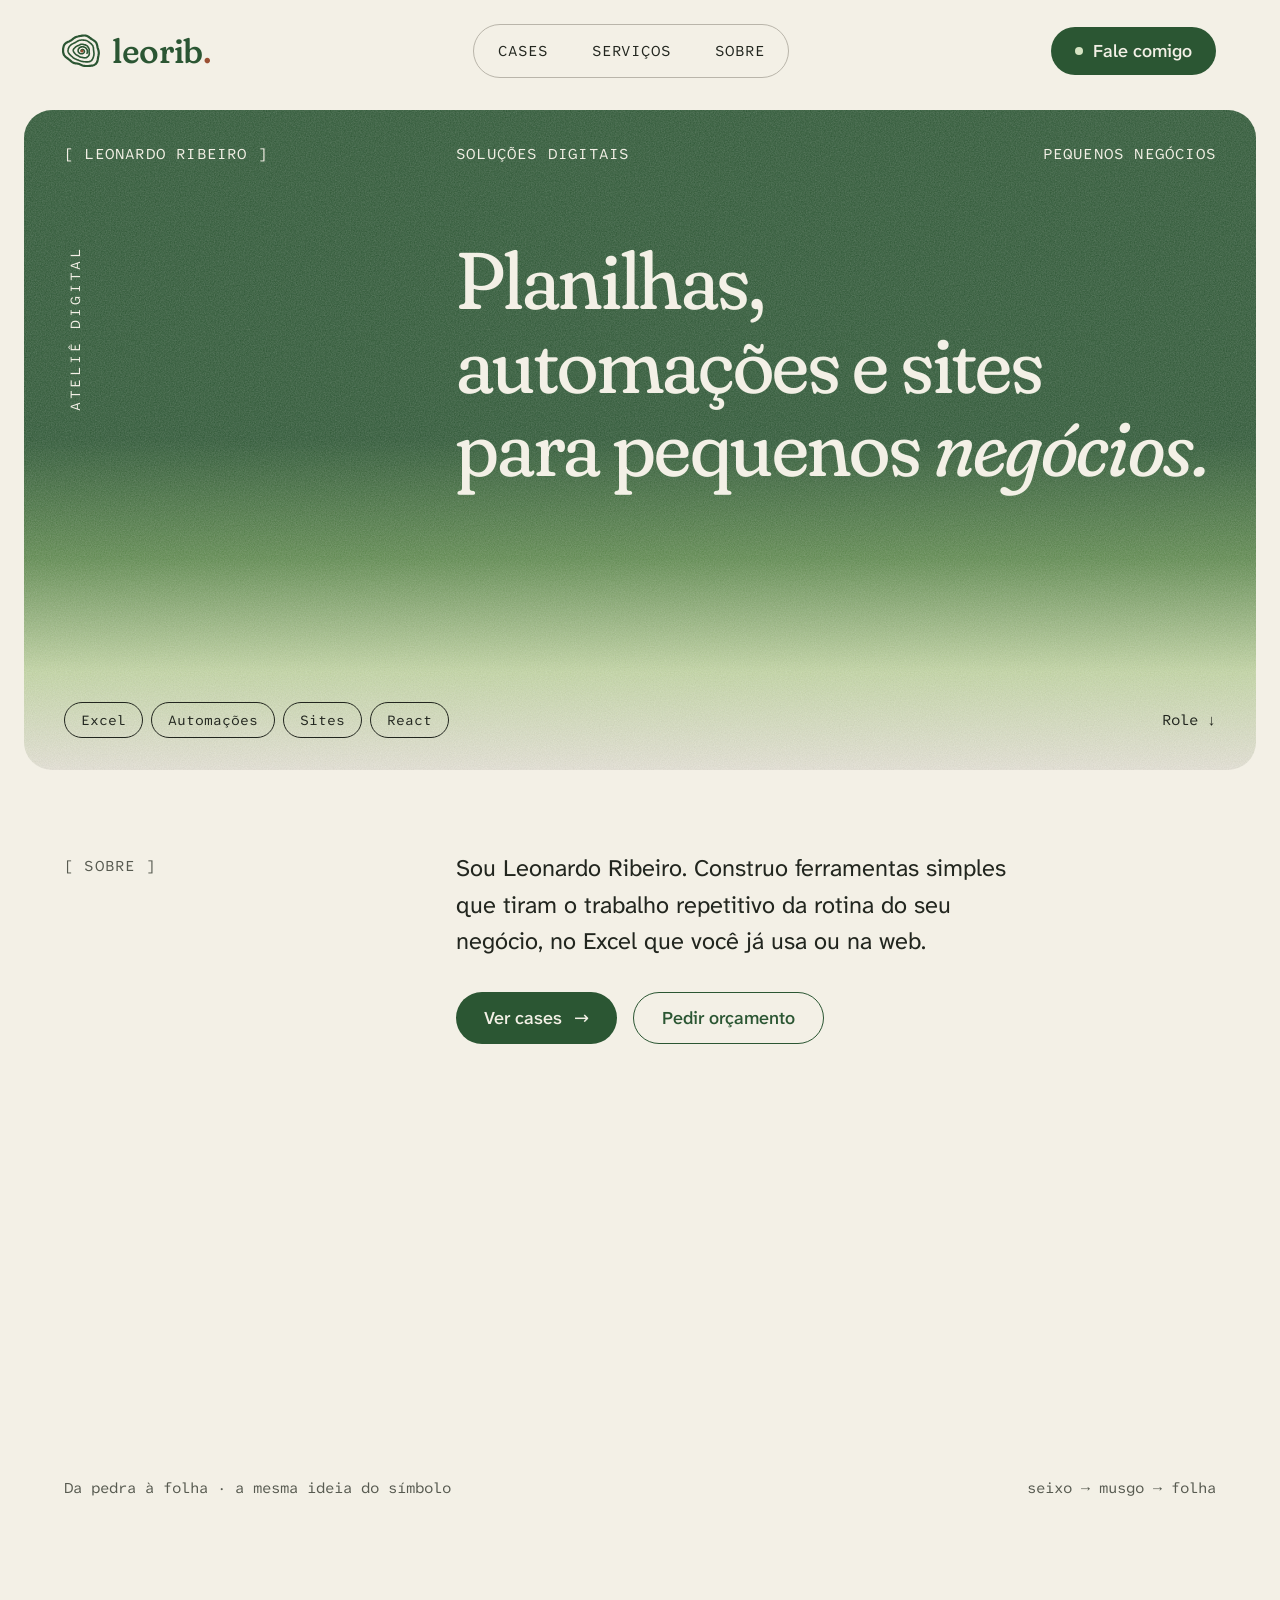
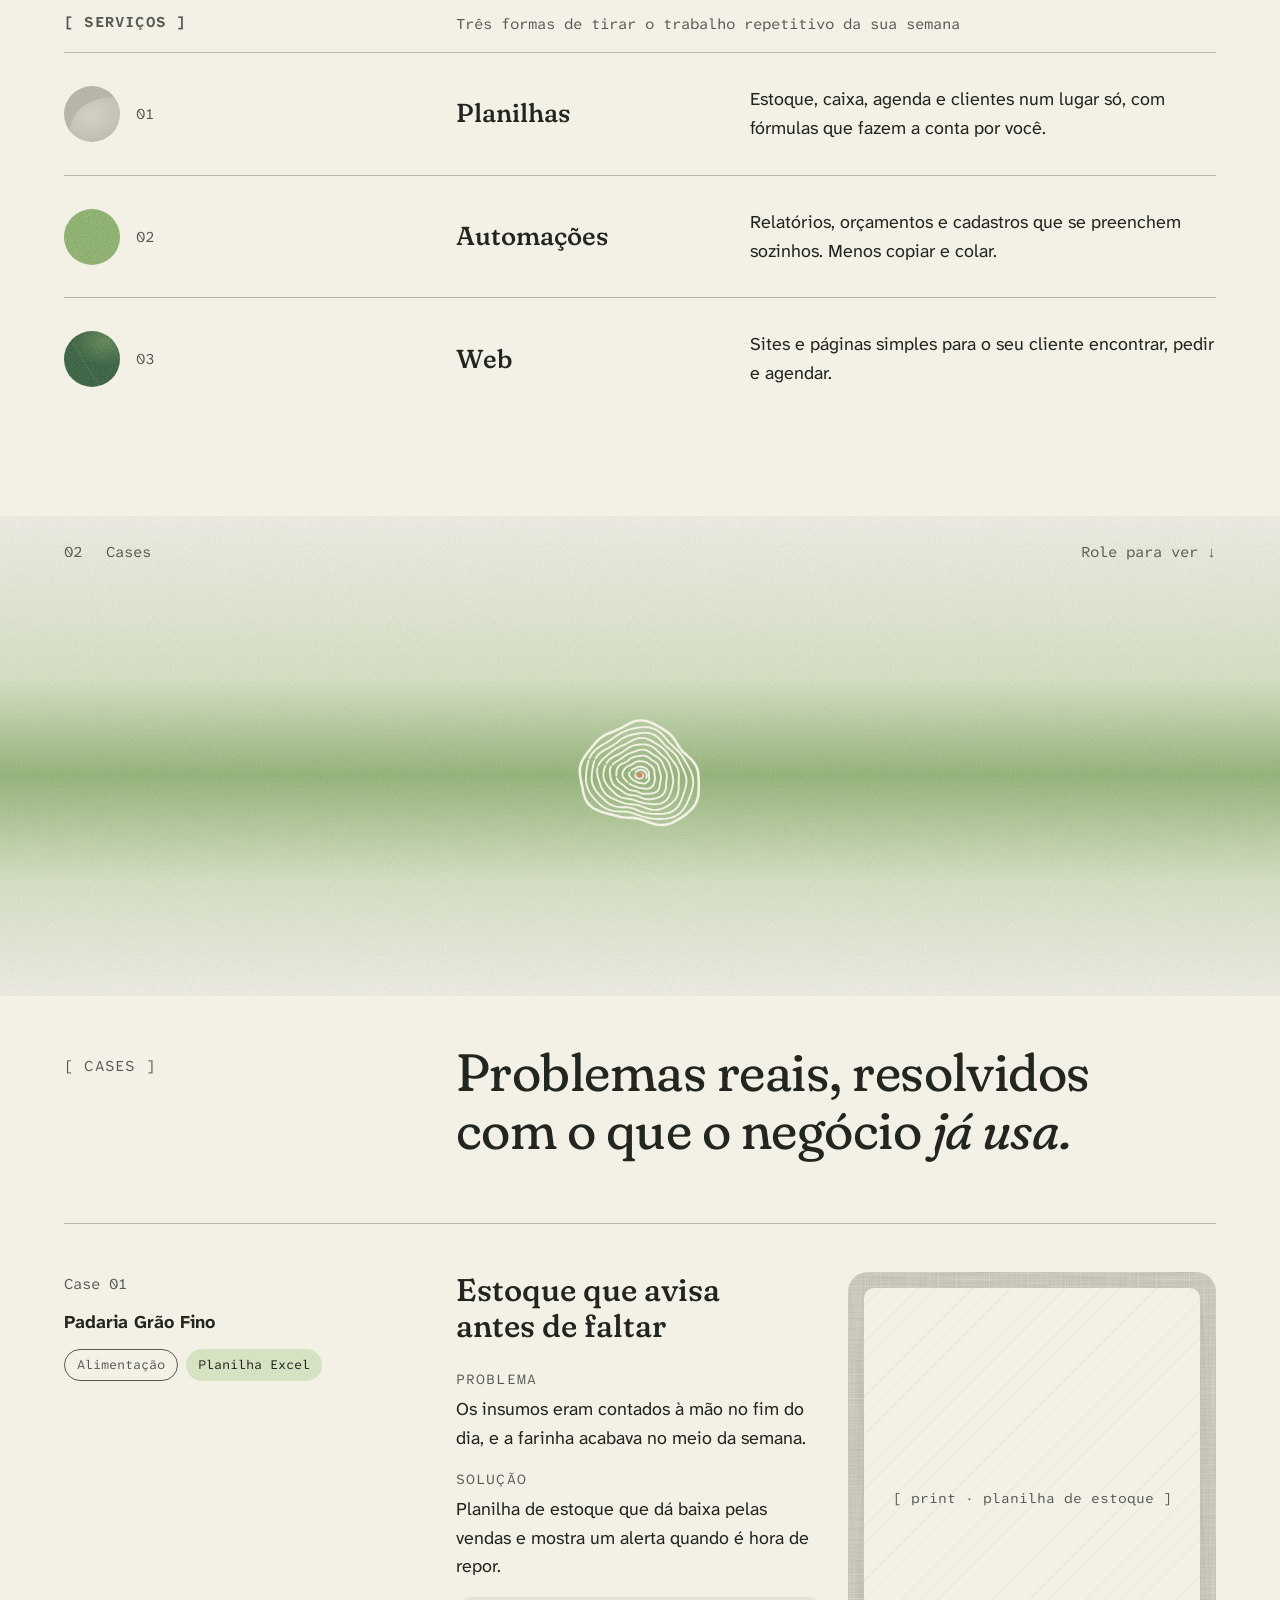
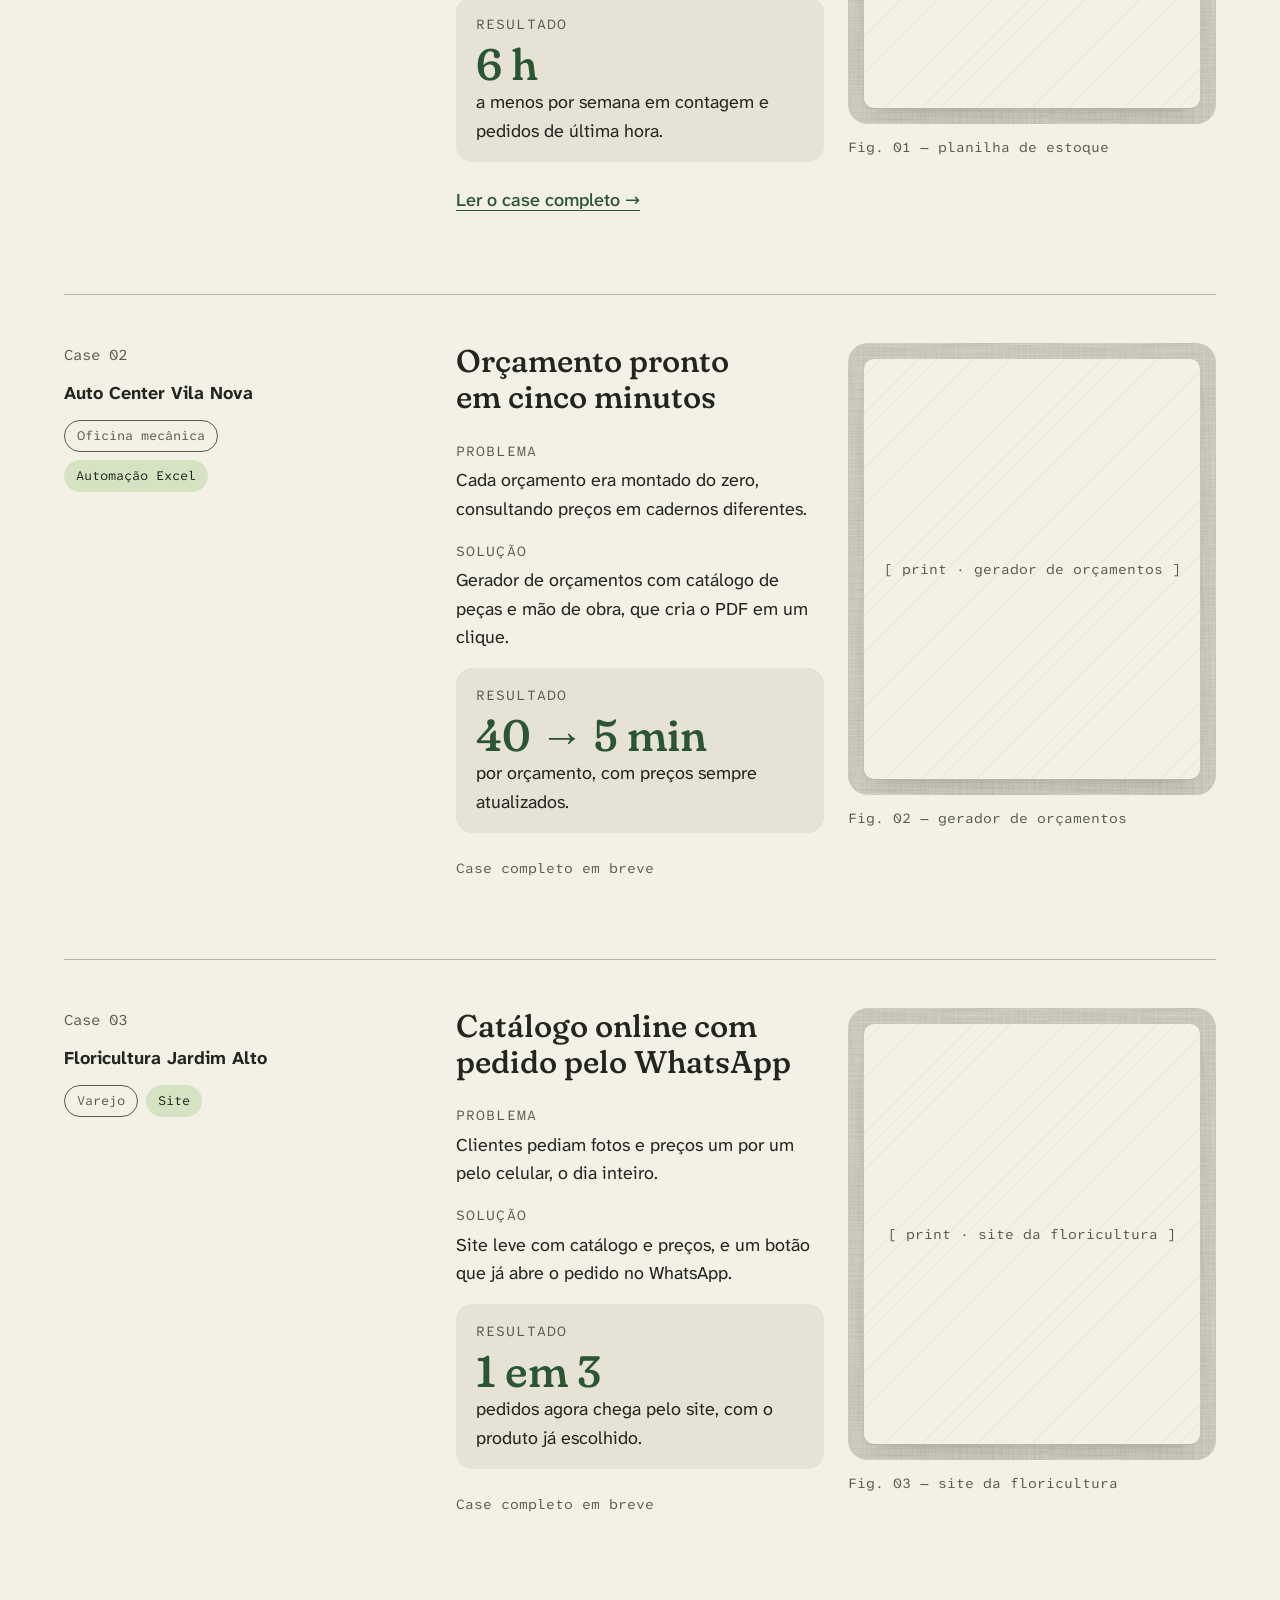
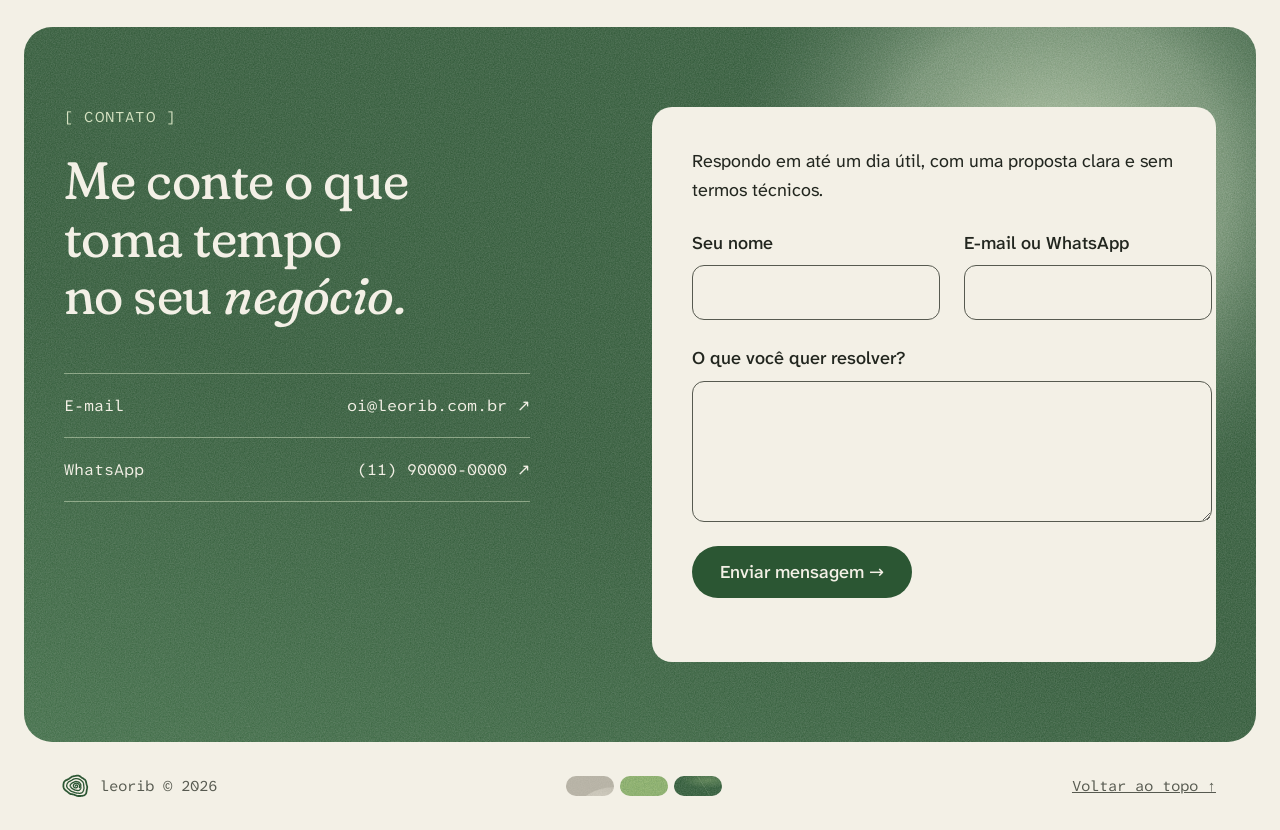
==== index.html @ f3a38ac1 "feat: versão inicial exportada do Claude Design" ====
<!doctype html>
<html lang="pt-BR">
<head>
<meta charset="utf-8">
<meta name="viewport" content="width=device-width, initial-scale=1">
<title>leorib · Planilhas, automações e sites para pequenos negócios</title>
<meta name="description" content="Leonardo Ribeiro constrói planilhas, automações e sites simples que tiram o trabalho repetitivo da rotina de pequenos negócios.">
<meta name="theme-color" content="#F3F0E6" media="(prefers-color-scheme: light)">
<meta name="theme-color" content="#151A15" media="(prefers-color-scheme: dark)">
<link rel="preconnect" href="https://fonts.googleapis.com">
<link rel="preconnect" href="https://fonts.gstatic.com" crossorigin>
<link rel="stylesheet" href="https://fonts.googleapis.com/css2?family=Fraunces:ital,opsz,wght,SOFT@0,9..144,400..700,0..100;1,9..144,400..700,0..100&family=Atkinson+Hyperlegible+Next:wght@400;500;700&family=Atkinson+Hyperlegible+Mono:wght@400;500&display=swap">
<link rel="stylesheet" href="css/styles.css">
<script>document.documentElement.classList.add('js')</script>
<script src="js/digital.js" defer></script>
<script src="js/site.js" defer></script>
</head>
<body>
<a class="skip" href="#conteudo">Pular para o conteúdo</a>

<header class="site-header wrap">
  <a class="brand" href="index.html" aria-label="leorib, página inicial"><leo-digital size="36" cor="var(--logo)" cor-semente="var(--logo-seed)"></leo-digital><span>leorib<span class="brand-dot">.</span></span></a>
  <nav class="nav-pill" aria-label="Principal">
    <a href="#cases">Cases</a>
    <a href="servicos.html">Serviços</a>
    <a href="sobre.html">Sobre</a>
  </nav>
  <a class="btn btn-primary btn-header" href="#contato"><span class="dot" aria-hidden="true"></span>Fale comigo</a>
  <button class="menu-btn" type="button" aria-expanded="false" aria-controls="menu">Menu</button>
</header>

<div class="mobile-menu" id="menu" role="dialog" aria-modal="true" aria-label="Menu" hidden>
  <div class="mobile-menu-top">
    <a class="brand" href="index.html" aria-label="leorib, página inicial"><leo-digital size="26" cor="#F3F0E6" cor-semente="#D08A68"></leo-digital><span>leorib<span class="brand-dot">.</span></span></a>
    <button class="close-btn" type="button">Fechar</button>
  </div>
  <nav aria-label="Principal">
    <a href="#cases">Cases</a>
    <a href="servicos.html">Serviços</a>
    <a href="sobre.html">Sobre</a>
  </nav>
  <a class="btn btn-light" href="#contato">Fale comigo</a>
</div>

<main id="conteudo">

  <div class="inset">
    <section class="hero" data-reveal aria-labelledby="hero-titulo">
      <div class="hero-meta">
        <span>[ Leonardo Ribeiro ]</span>
        <span>Soluções digitais</span>
        <span>Pequenos negócios</span>
      </div>
      <h1 id="hero-titulo">
        <span data-reveal data-delay="200">Planilhas,</span>
        <span data-reveal data-delay="320">automações e sites</span>
        <span data-reveal data-delay="440">para pequenos <em>negócios.</em></span>
      </h1>
      <span class="hero-vertical" aria-hidden="true">ateliê digital</span>
      <div class="hero-foot">
        <div class="tags" aria-label="Ferramentas">
          <span>Excel</span><span>Automações</span><span>Sites</span><span>React</span>
        </div>
        <span aria-hidden="true">Role ↓</span>
      </div>
    </section>
  </div>

  <section class="wrap grid intro" aria-labelledby="sobre-label">
    <p class="c-label label" id="sobre-label">[ Sobre ]</p>
    <div class="c-main7 intro-body" data-reveal>
      <p class="lead">Sou Leonardo Ribeiro. Construo ferramentas simples que tiram o trabalho repetitivo da rotina do seu negócio, no Excel que você já usa ou na web.</p>
      <div class="actions">
        <a class="btn btn-primary" href="#cases">Ver cases <span aria-hidden="true">→</span></a>
        <a class="btn btn-secondary" href="#contato">Pedir orçamento</a>
      </div>
    </div>
  </section>

  <div class="wrap">
    <div class="faixas">
      <a class="faixa mat-seixo" href="servicos.html#planilhas" data-strip data-delay="0"><span class="mat-pill">01 · seixo</span><span class="faixa-nome">planilhas</span></a>
      <a class="faixa mat-musgo" href="servicos.html#automacoes" data-strip data-delay="120"><span class="mat-pill">02 · musgo</span><span class="faixa-nome">automações</span></a>
      <a class="faixa mat-folha" href="servicos.html#web" data-strip data-delay="240"><span class="mat-pill">03 · folha</span><span class="faixa-nome">web</span></a>
    </div>
    <div class="faixas-legenda"><span>Da pedra à folha · a mesma ideia do símbolo</span><span>seixo → musgo → folha</span></div>
  </div>

  <section aria-labelledby="servicos-label">
    <div class="wrap grid sec-head">
      <h2 class="c-label label" id="servicos-label">[ Serviços ]</h2>
      <p class="c-main note">Três formas de tirar o trabalho repetitivo da sua semana</p>
    </div>
    <div class="wrap">
      <div class="rule" data-line style="transform-origin:left"></div>
      <div class="serv-row" data-reveal>
        <div class="ic"><span class="sw mat-seixo" aria-hidden="true"></span>01</div>
        <h3>Planilhas</h3>
        <p>Estoque, caixa, agenda e clientes num lugar só, com fórmulas que fazem a conta por você.</p>
      </div>
      <div class="rule" data-line style="transform-origin:left"></div>
      <div class="serv-row" data-reveal>
        <div class="ic"><span class="sw mat-musgo" aria-hidden="true"></span>02</div>
        <h3>Automações</h3>
        <p>Relatórios, orçamentos e cadastros que se preenchem sozinhos. Menos copiar e colar.</p>
      </div>
      <div class="rule" data-line style="transform-origin:left"></div>
      <div class="serv-row" data-reveal>
        <div class="ic"><span class="sw mat-folha" aria-hidden="true"></span>03</div>
        <h3>Web</h3>
        <p>Sites e páginas simples para o seu cliente encontrar, pedir e agendar.</p>
      </div>
    </div>
  </section>

  <div class="respiro" aria-hidden="true">
    <div class="wrap" style="position:relative;height:100%">
      <div class="respiro-top"><span><span>02</span><span>Cases</span></span><span>Role para ver ↓</span></div>
    </div>
    <div class="respiro-mark" data-reveal><leo-digital size="120" cor="#F3F0E6" cor-semente="#D08A68"></leo-digital></div>
  </div>

  <section id="cases" aria-labelledby="cases-titulo" style="scroll-margin-top:24px">
    <div class="wrap grid cases-head">
      <p class="c-label label">[ Cases ]</p>
      <h2 class="c-main7 h2" id="cases-titulo" data-reveal>Problemas reais, resolvidos com o que o negócio <em>já usa.</em></h2>
    </div>

    <div class="wrap">
      <div class="rule" data-line style="transform-origin:left"></div>
      <article class="case-row" id="case-01" aria-labelledby="case-01-t">
        <div class="case-meta" data-reveal>
          <span class="n">Case 01</span>
          <span class="cliente">Padaria Grão Fino</span>
          <div class="tags"><span class="tag tag-outline">Alimentação</span><span class="tag tag-fill">Planilha Excel</span></div>
        </div>
        <div class="case-body" data-reveal data-delay="100">
          <h3 class="h3" id="case-01-t">Estoque que avisa antes de faltar</h3>
          <dl>
            <div><dt>Problema</dt><dd>Os insumos eram contados à mão no fim do dia, e a farinha acabava no meio da semana.</dd></div>
            <div><dt>Solução</dt><dd>Planilha de estoque que dá baixa pelas vendas e mostra um alerta quando é hora de repor.</dd></div>
            <div class="resultado"><dt>Resultado</dt><dd><span class="num">6 h</span><span>a menos por semana em contagem e pedidos de última hora.</span></dd></div>
          </dl>
          <a class="link" href="case-padaria-grao-fino.html">Ler o case completo →</a>
        </div>
        <figure class="case-fig" data-reveal data-delay="200">
          <div class="frame-wrap">
            <div class="frame"><div class="frame-print">[ print · planilha de estoque ]</div></div>
            <figcaption class="caption">Fig. 01 — planilha de estoque</figcaption>
          </div>
        </figure>
      </article>

      <div class="rule" data-line style="transform-origin:left"></div>
      <article class="case-row" id="case-02" aria-labelledby="case-02-t">
        <div class="case-meta" data-reveal>
          <span class="n">Case 02</span>
          <span class="cliente">Auto Center Vila Nova</span>
          <div class="tags"><span class="tag tag-outline">Oficina mecânica</span><span class="tag tag-fill">Automação Excel</span></div>
        </div>
        <div class="case-body" data-reveal data-delay="100">
          <h3 class="h3" id="case-02-t">Orçamento pronto em cinco minutos</h3>
          <dl>
            <div><dt>Problema</dt><dd>Cada orçamento era montado do zero, consultando preços em cadernos diferentes.</dd></div>
            <div><dt>Solução</dt><dd>Gerador de orçamentos com catálogo de peças e mão de obra, que cria o PDF em um clique.</dd></div>
            <div class="resultado"><dt>Resultado</dt><dd><span class="num">40 → 5 min</span><span>por orçamento, com preços sempre atualizados.</span></dd></div>
          </dl>
          <span class="case-soon">Case completo em breve</span>
        </div>
        <figure class="case-fig" data-reveal data-delay="200">
          <div class="frame-wrap">
            <div class="frame"><div class="frame-print">[ print · gerador de orçamentos ]</div></div>
            <figcaption class="caption">Fig. 02 — gerador de orçamentos</figcaption>
          </div>
        </figure>
      </article>

      <div class="rule" data-line style="transform-origin:left"></div>
      <article class="case-row" id="case-03" aria-labelledby="case-03-t">
        <div class="case-meta" data-reveal>
          <span class="n">Case 03</span>
          <span class="cliente">Floricultura Jardim Alto</span>
          <div class="tags"><span class="tag tag-outline">Varejo</span><span class="tag tag-fill">Site</span></div>
        </div>
        <div class="case-body" data-reveal data-delay="100">
          <h3 class="h3" id="case-03-t">Catálogo online com pedido pelo WhatsApp</h3>
          <dl>
            <div><dt>Problema</dt><dd>Clientes pediam fotos e preços um por um pelo celular, o dia inteiro.</dd></div>
            <div><dt>Solução</dt><dd>Site leve com catálogo e preços, e um botão que já abre o pedido no WhatsApp.</dd></div>
            <div class="resultado"><dt>Resultado</dt><dd><span class="num">1 em 3</span><span>pedidos agora chega pelo site, com o produto já escolhido.</span></dd></div>
          </dl>
          <span class="case-soon">Case completo em breve</span>
        </div>
        <figure class="case-fig" data-reveal data-delay="200">
          <div class="frame-wrap">
            <div class="frame"><div class="frame-print">[ print · site da floricultura ]</div></div>
            <figcaption class="caption">Fig. 03 — site da floricultura</figcaption>
          </div>
        </figure>
      </article>
    </div>
  </section>

  <div class="inset">
    <section class="contato" id="contato" aria-labelledby="contato-titulo">
      <div class="orb" data-orb aria-hidden="true"></div>
      <div class="contato-texto" data-reveal>
        <p class="label">[ Contato ]</p>
        <h2 class="h2" id="contato-titulo">Me conte o que toma tempo no seu <em>negócio.</em></h2>
        <div class="contato-links">
          <a href="mailto:oi@leorib.com.br"><span>E-mail</span><span>oi@leorib.com.br ↗</span></a>
          <a href="https://wa.me/5511900000000" target="_blank" rel="noopener"><span>WhatsApp</span><span>(11) 90000-0000 ↗</span></a>
        </div>
      </div>
      <form class="form" data-contato data-email="oi@leorib.com.br" novalidate>
        <p class="full">Respondo em até um dia útil, com uma proposta clara e sem termos técnicos.</p>
        <label class="field">Seu nome<input type="text" name="nome" autocomplete="name"><span class="err">Diga como posso te chamar.</span></label>
        <label class="field">E-mail ou WhatsApp<input type="text" name="contato" autocomplete="email"><span class="err">Deixe um e-mail ou número para eu responder.</span></label>
        <label class="field full">O que você quer resolver?<textarea name="mensagem" rows="4"></textarea><span class="err">Conte em uma frase o que toma tempo.</span></label>
        <button class="btn btn-primary" type="submit">Enviar mensagem →</button>
        <p class="form-status full" role="status"></p>
      </form>
    </section>
  </div>

</main>

<footer class="wrap site-footer">
  <span class="sig"><leo-digital size="24" cor="var(--logo)" cor-semente="var(--logo-seed)"></leo-digital>leorib © 2026</span>
  <span class="swatches" aria-hidden="true"><span class="mat-seixo"></span><span class="mat-musgo"></span><span class="mat-folha"></span></span>
  <a href="#conteudo">Voltar ao topo ↑</a>
</footer>
</body>
</html>
---- css/styles.css ----
/* leorib — design system v1.0 (base: direção 6a em diante)
   Tokens de cor, tipo, espaço, raios e motion. Modo escuro troca só tokens, nunca layout. */

:root {
  /* paleta clara */
  --papel: #F3F0E6;
  --gesso: #E6E2D6;
  --salvia: #D6E3C3;
  --tinta: #22261F;
  --folha: #2B5633;
  --grafite: #575A50;
  --argila: #9A4F33;
  --folha-media: #5E8A4E;
  --broto: #8DB06E;
  --concreto: #B9B5AA;

  /* papéis */
  --bg: var(--papel);
  --surface: var(--gesso);
  --ink: var(--tinta);
  --muted: var(--grafite);
  --line: var(--concreto);
  --line-strong: var(--tinta);
  --brand: var(--folha);
  --accent: var(--argila);
  --action: var(--folha);
  --on-action: var(--papel);
  --action-hover: var(--tinta);
  --on-action-hover: var(--papel);
  --secondary-hover-bg: var(--salvia);
  --secondary-hover-ink: var(--tinta);
  --nav-hover: var(--gesso);
  --nav-current-bg: var(--tinta);
  --nav-current-ink: var(--papel);
  --tag-bg: var(--salvia);
  --tag-ink: var(--tinta);
  --tag-border: var(--grafite);
  --result-bg: var(--gesso);
  --result-num: var(--folha);
  --field-bg: var(--papel);
  --field-border: var(--grafite);
  --form-bg: var(--papel);
  --form-ink: var(--tinta);
  --frame-bg: var(--gesso);
  --print-a: #F3F0E6;
  --print-b: #ECE8DC;
  --print-shadow: 0 1px 0 #B9B5AA, 0 12px 24px -18px rgba(34, 38, 31, .4);
  --logo: #2B5633;
  --logo-seed: #9A4F33;
  --btn-dot: var(--salvia);
  --focus: var(--folha);
  --error: var(--argila);
  --hero-grad: linear-gradient(180deg, #2B5633 0%, #2B5633 50%, #5E8A4E 68%, #C3D6A4 85%, #E6E2D6 100%);
  --hero-foot-ink: #22261F;
  --respiro-grad: linear-gradient(180deg, #F3F0E6 0%, #D6E3C3 34%, #8DB06E 54%, #D6E3C3 76%, #F3F0E6 100%);

  /* texturas (preenchidas por js/site.js; "none" mantém o gradiente válido sem JS) */
  --tx-grao: none;
  --tx-grao-luz: none;
  --tx-grao-forte: none;
  --tx-linho: none;
  --nat-seixo: none;
  --nat-musgo: none;
  --nat-folha: none;

  /* tipo */
  --serif: 'Fraunces', Georgia, serif;
  --sans: 'Atkinson Hyperlegible Next', system-ui, sans-serif;
  --mono: 'Atkinson Hyperlegible Mono', ui-monospace, monospace;

  /* grade */
  --m: 64px;
  --gutter: 24px;
  --inset: 24px;

  /* motion */
  --ease: cubic-bezier(.2, .7, .2, 1);

  color-scheme: light;
}

@media (prefers-color-scheme: dark) {
  :root {
    --bg: #151A15;
    --surface: #1E251E;
    --ink: #ECE8DC;
    --muted: #A9AD9F;
    --line: #3A433A;
    --line-strong: #8F9488;
    --brand: #A9C98A;
    --accent: #D08A68;
    --action: #A9C98A;
    --on-action: #151A15;
    --action-hover: #ECE8DC;
    --on-action-hover: #151A15;
    --secondary-hover-bg: #2A3D2C;
    --secondary-hover-ink: #ECE8DC;
    --nav-hover: #1F271F;
    --nav-current-bg: #ECE8DC;
    --nav-current-ink: #151A15;
    --tag-bg: #2A3D2C;
    --tag-ink: #ECE8DC;
    --tag-border: #8F9488;
    --result-bg: #1F271F;
    --result-num: #A9C98A;
    --field-bg: #151A15;
    --field-border: #8F9488;
    --form-bg: #1E251E;
    --form-ink: #ECE8DC;
    --frame-bg: #1F271F;
    --print-a: #242C24;
    --print-b: #2B342B;
    --print-shadow: 0 1px 0 #3A433A, 0 12px 24px -18px rgba(0, 0, 0, .6);
    --logo: #8DB06E;
    --logo-seed: #D08A68;
    --btn-dot: #2A3D2C;
    --focus: #A9C98A;
    --error: #D08A68;
    --hero-grad: linear-gradient(180deg, #1B2A1D 0%, #22402A 42%, #2B5633 66%, #4F7A44 86%, #8DB06E 100%);
    --hero-foot-ink: #151A15;
    --respiro-grad: linear-gradient(180deg, #151A15 0%, #1F3323 34%, #3E6B43 54%, #1F3323 76%, #151A15 100%);
    color-scheme: dark;
  }
}

@media (max-width: 1023px) { :root { --m: 40px; } }
@media (max-width: 639px)  { :root { --m: 20px; --gutter: 16px; --inset: 12px; } }

/* ---------- base ---------- */

*, *::before, *::after { box-sizing: border-box; }

html { -webkit-text-size-adjust: 100%; scroll-behavior: smooth; }

body {
  margin: 0;
  background: var(--bg);
  color: var(--ink);
  font-family: var(--sans);
  font-size: 1.125rem;
  line-height: 1.6;
  -webkit-font-smoothing: antialiased;
  overflow-x: hidden;
}

img { max-width: 100%; display: block; }
a { color: var(--brand); }
a:hover { color: var(--ink); }
:focus-visible { outline: 3px solid var(--focus); outline-offset: 3px; }
h1, h2, h3, p, figure, dl, dd, ul, ol { margin: 0; }
ul, ol { padding: 0; list-style: none; }
em { font-style: italic; }

.skip {
  position: absolute; left: 16px; top: -100px; z-index: 100;
  padding: 12px 20px; border-radius: 999px;
  background: var(--action); color: var(--on-action); font-weight: 500;
}
.skip:focus { top: 16px; }

.sr-only {
  position: absolute; width: 1px; height: 1px; padding: 0; margin: -1px;
  overflow: hidden; clip: rect(0 0 0 0); white-space: nowrap; border: 0;
}

/* ---------- tipo ---------- */

.serif { font-family: var(--serif); font-variation-settings: 'SOFT' 100; font-weight: 400; }
.mono { font-family: var(--mono); }

.label {
  font-family: var(--mono); font-size: .9375rem; line-height: 1.4;
  letter-spacing: .08em; text-transform: uppercase; color: var(--muted);
}
.label-sm {
  font-family: var(--mono); font-size: .875rem; line-height: 1.4;
  letter-spacing: .08em; text-transform: uppercase; color: var(--muted);
}
.caption { font-family: var(--mono); font-size: .875rem; color: var(--muted); }

.h1 {
  font-family: var(--serif); font-variation-settings: 'SOFT' 100; font-weight: 400;
  font-size: clamp(2.75rem, 1.5rem + 4vw, 5rem); line-height: 1.03; letter-spacing: -.02em;
  text-wrap: balance;
}
.h2 {
  font-family: var(--serif); font-variation-settings: 'SOFT' 100; font-weight: 400;
  font-size: clamp(2rem, 1.2rem + 2.6vw, 3.5rem); line-height: 1.1; letter-spacing: -.01em;
  text-wrap: balance;
}
.h3 {
  font-family: var(--serif); font-variation-settings: 'SOFT' 100; font-weight: 500;
  font-size: clamp(1.5rem, 1rem + 1.2vw, 2.125rem); line-height: 1.15;
  text-wrap: balance;
}
.lead { font-size: clamp(1.25rem, 1rem + .6vw, 1.5rem); line-height: 1.55; text-wrap: pretty; }

/* ---------- layout ---------- */

.wrap { max-width: 1280px; margin-inline: auto; padding-inline: var(--m); }
.inset { max-width: 1280px; margin-inline: auto; padding-inline: var(--inset); }

.grid {
  display: grid;
  grid-template-columns: repeat(12, minmax(0, 1fr));
  column-gap: var(--gutter);
}
.c-label { grid-column: 1 / span 3; }
.c-main { grid-column: 5 / span 8; }
.c-main7 { grid-column: 5 / span 7; }
.c-wide { grid-column: 4 / span 9; }

@media (max-width: 1023px) {
  .grid { grid-template-columns: repeat(8, minmax(0, 1fr)); }
  .c-label { grid-column: 1 / span 2; }
  .c-main, .c-main7 { grid-column: 3 / span 6; }
  .c-wide { grid-column: 1 / -1; }
}
@media (max-width: 639px) {
  .grid { grid-template-columns: repeat(4, minmax(0, 1fr)); row-gap: 16px; }
  .c-label, .c-main, .c-main7, .c-wide { grid-column: 1 / -1; }
}

.rule { height: 1px; background: var(--line); }
.rule-strong { height: 1px; background: var(--line-strong); }

/* ---------- botões e links ---------- */

.btn {
  display: inline-flex; align-items: center; gap: 12px;
  min-height: 52px; padding: 0 28px; border-radius: 999px;
  font: inherit; font-weight: 500; text-decoration: none; cursor: pointer;
  transition: background .25s var(--ease), color .25s var(--ease);
}
.btn-primary { background: var(--action); color: var(--on-action); border: 0; }
.btn-primary:hover { background: var(--action-hover); color: var(--on-action-hover); }
.btn-secondary { border: 1.5px solid var(--action); color: var(--action); background: transparent; }
.btn-secondary:hover { background: var(--secondary-hover-bg); color: var(--secondary-hover-ink); }
.btn-light { background: #F3F0E6; color: #2B5633; font-weight: 700; min-height: 56px; padding: 0 32px; }
.btn-light:hover { background: #D6E3C3; color: #22261F; }

.link { font-weight: 500; text-underline-offset: 4px; color: var(--brand); }

/* ---------- header ---------- */

.site-header {
  display: flex; align-items: center; justify-content: space-between; gap: 24px;
  padding-block: 24px;
}
.brand {
  display: flex; align-items: center; gap: 12px;
  font-family: var(--serif); font-variation-settings: 'SOFT' 100; font-weight: 500;
  font-size: 2.125rem; line-height: 1; letter-spacing: -.01em;
  color: var(--brand); text-decoration: none;
}
.brand:hover { color: var(--brand); }
.brand-dot { color: var(--accent); }

.nav-pill {
  display: flex; gap: 4px; padding: 4px;
  border: 1px solid var(--line); border-radius: 999px;
  font-family: var(--mono); font-size: .9375rem; letter-spacing: .06em; text-transform: uppercase;
}
.nav-pill a {
  display: inline-flex; align-items: center; min-height: 44px; padding: 0 20px;
  border-radius: 999px; color: var(--ink); text-decoration: none;
  transition: background .3s var(--ease);
}
.nav-pill a:hover { background: var(--nav-hover); }
.nav-pill a[aria-current="page"] { background: var(--nav-current-bg); color: var(--nav-current-ink); }

.btn-header { min-height: 48px; padding: 0 24px; gap: 10px; }
.btn-header .dot { width: 8px; height: 8px; border-radius: 50%; background: var(--btn-dot); }

.menu-btn {
  display: none; align-items: center; min-height: 44px; padding: 0 16px;
  border-radius: 999px; border: 1.5px solid var(--ink); background: transparent; color: var(--ink);
  font-family: var(--mono); font-size: .875rem; cursor: pointer;
}

@media (max-width: 860px) {
  .site-header { padding-block: 16px; }
  .site-header .nav-pill, .site-header .btn-header { display: none; }
  .menu-btn { display: inline-flex; }
  .brand { font-size: 1.75rem; gap: 10px; }
}

.mobile-menu {
  position: fixed; inset: 0; z-index: 50;
  display: flex; flex-direction: column; gap: 8px;
  padding: 16px 20px 32px; overflow-y: auto;
  background-color: #2B5633; background-image: var(--tx-grao-luz); color: #F3F0E6;
}
.mobile-menu[hidden] { display: none; }
.mobile-menu-top { display: flex; justify-content: space-between; align-items: center; margin-bottom: 16px; }
.mobile-menu .brand { color: #F3F0E6; font-size: 1.75rem; }
.mobile-menu .brand-dot { color: #D6E3C3; }
.mobile-menu .close-btn {
  display: inline-flex; align-items: center; min-height: 44px; padding: 0 16px;
  border-radius: 999px; border: 0; background: #F3F0E6; color: #2B5633;
  font-family: var(--mono); font-size: .875rem; cursor: pointer;
}
.mobile-menu nav a {
  display: block; padding: 14px 0; border-bottom: 1px solid rgba(214, 227, 195, .4);
  font-family: var(--serif); font-variation-settings: 'SOFT' 100; font-size: 2rem; line-height: 1.1;
  color: #F3F0E6; text-decoration: none;
}
.mobile-menu .btn-light { margin-top: 20px; align-self: flex-start; }

/* ---------- etiquetas ---------- */

.tag {
  display: inline-flex; align-items: center; gap: 8px; min-height: 32px; padding: 0 12px;
  border-radius: 999px; font-family: var(--mono); font-size: .8125rem; line-height: 1.2;
}
.tag-outline { border: 1px solid var(--tag-border); color: var(--muted); }
.tag-fill { background: var(--tag-bg); color: var(--tag-ink); }
.tag-lg { min-height: 36px; padding: 0 16px; font-size: .875rem; }
.tag-strong { border: 1px solid var(--ink); color: var(--ink); }
.tag-swatch { background: var(--surface); padding-left: 6px; color: var(--ink); }
.tag-swatch .sw { width: 24px; height: 24px; border-radius: 50%; }
.tags { display: flex; flex-wrap: wrap; gap: 8px; }

/* ---------- materiais (seixo → musgo → folha) ---------- */

.mat-seixo { background-color: #B3AEA1; background-image: var(--nat-seixo); color: #22261F; --pill: rgba(243, 240, 230, .82); }
.mat-musgo { background-color: #8DB06E; background-image: var(--nat-musgo); color: #22261F; --pill: rgba(243, 240, 230, .82); }
.mat-folha { background-color: #2B5633; background-image: var(--nat-folha); color: #F3F0E6; --pill: rgba(43, 86, 51, .85); }
.mat-pill {
  align-self: flex-start; padding: 4px 12px; border-radius: 999px; background: var(--pill);
  font-family: var(--mono); font-size: .8125rem; letter-spacing: .06em; white-space: nowrap;
}

/* ---------- hero (home) ---------- */

.hero {
  position: relative; isolation: isolate; overflow: hidden;
  margin-top: 8px; min-height: 660px; border-radius: 28px;
  background-image: var(--tx-grao-luz), var(--tx-grao), var(--hero-grad);
  color: #F3F0E6; padding: 32px 40px;
  display: grid; grid-template-columns: repeat(12, minmax(0, 1fr)); column-gap: 24px;
  grid-template-rows: auto 1fr auto;
}
.hero-meta {
  grid-column: 1 / -1; display: grid; grid-template-columns: subgrid;
  font-family: var(--mono); font-size: .9375rem; letter-spacing: .08em; text-transform: uppercase;
}
.hero-meta > :nth-child(1) { grid-column: 1 / span 3; }
.hero-meta > :nth-child(2) { grid-column: 5 / span 4; }
.hero-meta > :nth-child(3) { grid-column: 10 / span 3; justify-self: end; }
.hero h1 {
  grid-column: 5 / -1; align-self: start; margin-top: 72px;
  font-family: var(--serif); font-variation-settings: 'SOFT' 100; font-weight: 400;
  font-size: clamp(2.75rem, 1.5rem + 4.4vw, 5.5rem); line-height: 1.04; letter-spacing: -.02em;
}
.hero h1 > span { display: block; }
.hero-vertical {
  position: absolute; left: 40px; top: 136px;
  writing-mode: vertical-rl; transform: rotate(180deg);
  font-family: var(--mono); font-size: .875rem; letter-spacing: .2em; text-transform: uppercase;
}
.hero-foot {
  grid-column: 1 / -1; display: flex; justify-content: space-between; align-items: center;
  gap: 24px; color: var(--hero-foot-ink); padding-top: 32px;
}
.hero-foot .tags span {
  display: inline-flex; align-items: center; min-height: 36px; padding: 0 16px;
  border: 1px solid currentColor; border-radius: 999px; font-family: var(--mono); font-size: .875rem;
}
.hero-foot > span { font-family: var(--mono); font-size: .9375rem; }

@media (max-width: 1023px) {
  .hero { grid-template-columns: repeat(8, minmax(0, 1fr)); min-height: 600px; }
  .hero-meta > :nth-child(1) { grid-column: 1 / span 3; }
  .hero-meta > :nth-child(2) { grid-column: 4 / span 3; }
  .hero-meta > :nth-child(3) { display: none; }
  .hero h1 { grid-column: 2 / -1; }
}
@media (max-width: 639px) {
  .hero { display: flex; flex-direction: column; justify-content: space-between; gap: 40px; min-height: 560px; padding: 24px 20px; border-radius: 20px; }
  .hero-meta { display: flex; flex-direction: column; gap: 4px; font-size: .8125rem; }
  .hero-meta > :nth-child(2) { display: none; }
  .hero h1 { margin-top: 0; }
  .hero-vertical { display: none; }
  .hero-foot { flex-direction: column; align-items: flex-start; padding-top: 0; }
  .hero-foot > span { display: none; }
}

/* ---------- blocos da home ---------- */

.intro { padding-block: 80px 96px; }
.intro .c-label { padding-top: 6px; }
.intro-body { display: flex; flex-direction: column; gap: 32px; }
.intro-body .lead { max-width: 38ch; }
.actions { display: flex; flex-wrap: wrap; gap: 16px; align-items: center; }

.faixas { display: flex; gap: 8px; height: 320px; }
.faixa {
  position: relative; flex: 1; border-radius: 16px; overflow: hidden; padding: 20px; text-decoration: none;
  display: flex; flex-direction: column; justify-content: space-between;
  transition: flex .7s var(--ease), clip-path 1s var(--ease);
}
.faixa .mat-pill { border: 1px solid currentColor; }
.faixa-nome { font-family: var(--serif); font-variation-settings: 'SOFT' 100; font-weight: 500; font-size: 1.75rem; line-height: 1; }
@media (hover: hover) and (min-width: 640px) { .faixa:hover { flex: 1.9; } }
.faixas-legenda {
  display: flex; flex-wrap: wrap; justify-content: space-between; gap: 8px 24px; margin-top: 16px;
  font-family: var(--mono); font-size: .9375rem; color: var(--muted);
}
@media (max-width: 639px) {
  .faixas { flex-direction: column; height: auto; }
  .faixa { min-height: 128px; }
}

.sec-head { padding-block: 112px 16px; }
.sec-head .note { font-family: var(--mono); font-size: .9375rem; color: var(--muted); }

.serv-row {
  display: grid; grid-template-columns: repeat(12, minmax(0, 1fr)); column-gap: 24px;
  padding-block: 32px; align-items: center;
}
.serv-row .ic { grid-column: 1 / span 3; display: flex; align-items: center; gap: 16px; font-family: var(--mono); font-size: .9375rem; color: var(--muted); }
.serv-row .ic .sw { width: 56px; height: 56px; border-radius: 50%; flex: none; }
.serv-row h3 { grid-column: 5 / span 3; font-family: var(--serif); font-variation-settings: 'SOFT' 100; font-weight: 500; font-size: 1.625rem; line-height: 1.2; }
.serv-row p { grid-column: 8 / span 5; max-width: 44ch; }
@media (max-width: 1023px) {
  .serv-row { display: flex; flex-wrap: wrap; gap: 12px 24px; }
  .serv-row .ic { flex: 0 0 auto; }
  .serv-row h3 { flex: 1 1 200px; align-self: center; }
  .serv-row p { flex: 1 1 100%; }
}

.respiro {
  position: relative; height: 480px; margin-top: 96px;
  background-image: var(--tx-grao), var(--tx-grao-luz), var(--respiro-grad);
}
.respiro-top {
  position: absolute; inset: 24px var(--m) auto var(--m); gap: 16px;
  display: flex; justify-content: space-between;
  font-family: var(--mono); font-size: .9375rem; color: var(--muted);
}
.respiro-top > span:first-child { display: flex; gap: 24px; }
.respiro-mark { position: absolute; left: calc(50% - 60px); top: calc(54% - 60px); }
@media (max-width: 639px) { .respiro { height: 320px; margin-top: 64px; } }

.cases-head { padding-block: 48px 64px; }
.cases-head .c-label { padding-top: 12px; }

.case-row {
  display: grid; grid-template-columns: repeat(12, minmax(0, 1fr)); column-gap: 24px;
  padding-block: 48px 80px; scroll-margin-top: 24px;
}
.case-meta { grid-column: 1 / span 3; display: flex; flex-direction: column; gap: 12px; align-items: flex-start; }
.case-meta .n { font-family: var(--mono); font-size: .9375rem; color: var(--muted); }
.case-meta .cliente { font-weight: 700; }
.case-body { grid-column: 5 / span 4; display: flex; flex-direction: column; gap: 24px; }
.case-fig { grid-column: 9 / span 4; }
.case-body dl { display: flex; flex-direction: column; gap: 16px; }
.case-body dt { font-family: var(--mono); font-size: .875rem; letter-spacing: .08em; text-transform: uppercase; color: var(--muted); }
.case-body dd { margin-top: 4px; }
.resultado { background: var(--result-bg); border-radius: 16px; padding: 16px 20px; }
.resultado dd { display: flex; flex-direction: column; }
.resultado .num { font-family: var(--serif); font-variation-settings: 'SOFT' 100; font-weight: 500; font-size: 2.75rem; line-height: 1.1; color: var(--result-num); }
.case-soon { font-family: var(--mono); font-size: .875rem; color: var(--muted); }
@media (max-width: 1023px) {
  .case-row { grid-template-columns: repeat(8, minmax(0, 1fr)); row-gap: 32px; }
  .case-meta { grid-column: 1 / -1; }
  .case-body { grid-column: 1 / span 5; }
  .case-fig { grid-column: 6 / span 3; }
}
@media (max-width: 639px) {
  .case-row { display: flex; flex-direction: column; gap: 32px; padding-block: 32px 56px; }
}

/* moldura de print */
.frame-wrap { display: flex; flex-direction: column; gap: 12px; transition: transform .5s var(--ease); }
@media (hover: hover) { .frame-wrap:hover { transform: translateY(-4px); } }
.frame {
  border-radius: 20px; overflow: hidden; padding: 16px;
  background-color: var(--frame-bg); background-image: var(--tx-linho);
}
.frame-print {
  aspect-ratio: 4 / 5; border-radius: 10px; padding: 16px;
  background: repeating-linear-gradient(135deg, var(--print-a) 0 12px, var(--print-b) 12px 13px);
  box-shadow: var(--print-shadow);
  display: grid; place-items: center; text-align: center;
  font-family: var(--mono); font-size: .875rem; color: var(--muted);
}
.frame-print.wide { aspect-ratio: 16 / 9; }

/* ---------- contato ---------- */

.contato {
  position: relative; isolation: isolate; overflow: hidden;
  margin-top: 32px; border-radius: 28px; padding: 80px 40px;
  background-image: var(--tx-grao-luz), var(--tx-grao), linear-gradient(200deg, #2B5633 0%, #2B5633 60%, #3B6B43 100%);
  color: #F3F0E6;
  display: grid; grid-template-columns: repeat(12, minmax(0, 1fr)); column-gap: 24px; row-gap: 48px;
  scroll-margin-top: 16px;
}
.orb {
  position: absolute; z-index: -1; right: -160px; top: -200px; width: 720px; height: 720px; pointer-events: none;
  background-image: var(--tx-grao-luz), radial-gradient(circle, rgba(214, 227, 195, .75) 0, rgba(214, 227, 195, .35) 30%, rgba(214, 227, 195, 0) 64%);
  -webkit-mask-image: radial-gradient(circle, #000 0 34%, transparent 66%);
  mask-image: radial-gradient(circle, #000 0 34%, transparent 66%);
  transition: opacity 2.2s var(--ease), transform 2.2s var(--ease);
}
.contato-texto { grid-column: 1 / span 5; display: flex; flex-direction: column; gap: 24px; }
.contato-texto .label { color: #D6E3C3; }
.contato-links { display: flex; flex-direction: column; margin-top: 24px; border-top: 1px solid rgba(214, 227, 195, .5); }
.contato-links a {
  display: flex; justify-content: space-between; align-items: center; gap: 16px; min-height: 64px;
  border-bottom: 1px solid rgba(214, 227, 195, .5); color: #F3F0E6; text-decoration: none;
  font-family: var(--mono); font-size: 1rem; transition: padding .5s var(--ease);
}
.contato-links a:hover { padding-left: 12px; color: #F3F0E6; }
.contato :focus-visible { outline-color: #D6E3C3; }

.form {
  grid-column: 7 / span 6; background: var(--form-bg); color: var(--form-ink);
  border-radius: 20px; padding: 40px;
  display: grid; grid-template-columns: 1fr 1fr; gap: 24px; align-content: start;
}
.form :focus-visible { outline-color: var(--focus); }
.form .full { grid-column: 1 / -1; }
.form p { max-width: 44ch; }
.field { display: flex; flex-direction: column; gap: 8px; font-weight: 500; }
.field input, .field textarea {
  min-height: 52px; padding: 12px 16px; font: inherit; font-weight: 400; line-height: 1.6;
  background: var(--field-bg); color: var(--form-ink);
  border: 1.5px solid var(--field-border); border-radius: 12px;
}
.field textarea { resize: vertical; }
.field input:focus-visible, .field textarea:focus-visible { border-color: var(--focus); outline-offset: 2px; }
.field[data-error] input, .field[data-error] textarea { border-color: var(--error); }
.field .err { font-size: 1rem; font-weight: 400; color: var(--error); }
.field:not([data-error]) .err { display: none; }
.form .btn { justify-self: start; }
.form-status { font-size: 1rem; color: var(--muted); }

@media (max-width: 1023px) {
  .contato { grid-template-columns: 1fr; padding: 56px 32px; }
  .contato-texto, .form { grid-column: 1 / -1; }
}
@media (max-width: 639px) {
  .contato { padding: 40px 20px; border-radius: 20px; }
  .form { grid-template-columns: 1fr; padding: 24px; }
  .orb { width: 480px; height: 480px; right: -220px; top: -180px; }
}

/* ---------- rodapé ---------- */

.site-footer {
  display: flex; flex-wrap: wrap; justify-content: space-between; align-items: center; gap: 16px 24px;
  padding-block: 32px; font-family: var(--mono); font-size: .9375rem; color: var(--muted);
}
.site-footer a { color: var(--muted); }
.site-footer .sig { display: flex; align-items: center; gap: 12px; }
.site-footer .swatches { display: flex; gap: 6px; }
.site-footer .swatches span { width: 48px; height: 20px; border-radius: 999px; }
.footer-folha { background: #2B5633; color: #D6E3C3; }
.footer-folha .site-footer, .footer-folha .site-footer a { color: #D6E3C3; }

/* ---------- páginas internas ---------- */

.page-head { padding-block: 96px 80px; row-gap: 48px; }
.page-head .c-label { padding-top: 16px; }
.page-head .stack { display: flex; flex-direction: column; gap: 24px; }
.page-head .lead { max-width: 40ch; line-height: 1.5; }
@media (max-width: 639px) { .page-head { padding-block: 48px 56px; row-gap: 24px; } }

/* serviços */
.serv-nav { display: grid; grid-template-columns: repeat(3, minmax(0, 1fr)); gap: 8px; }
.serv-nav a {
  display: flex; flex-direction: column; align-items: flex-start; justify-content: space-between; gap: 16px;
  min-height: 112px; padding: 16px 20px 20px; border-radius: 16px; text-decoration: none;
  transition: clip-path 1s var(--ease), transform .4s var(--ease);
}
.serv-nav a:hover { transform: translateY(-3px); color: inherit; }
.serv-nav .mat-pill { font-size: .875rem; letter-spacing: 0; }
.serv-nav .nome { font-family: var(--serif); font-variation-settings: 'SOFT' 100; font-weight: 500; font-size: 1.5rem; line-height: 1; white-space: nowrap; }
@media (max-width: 639px) { .serv-nav { grid-template-columns: 1fr; } .serv-nav a { min-height: 96px; } }

.servico {
  display: grid; grid-template-columns: repeat(12, minmax(0, 1fr)); column-gap: 24px;
  padding-block: 48px 96px; scroll-margin-top: 24px;
}
.servico-card {
  grid-column: 1 / span 3; min-height: 380px; border-radius: 20px; overflow: hidden; padding: 20px;
  display: flex; flex-direction: column; justify-content: space-between;
}
.servico-card .mat-pill { font-size: .875rem; letter-spacing: 0; }
.servico-card .nome { font-family: var(--serif); font-variation-settings: 'SOFT' 100; font-weight: 500; font-size: 2.25rem; line-height: 1; }
.servico-body { grid-column: 5 / span 8; display: flex; flex-direction: column; gap: 32px; }
.servico-body h2 {
  font-family: var(--serif); font-variation-settings: 'SOFT' 100; font-weight: 400;
  font-size: clamp(2.25rem, 1.4rem + 2.6vw, 3.75rem); line-height: 1.05; letter-spacing: -.01em;
}
.servico-body .para { font-size: 1.375rem; line-height: 1.5; max-width: 40ch; margin-top: 12px; }
.listas { display: grid; grid-template-columns: 1fr 1fr; gap: 32px; }
.lista { display: flex; flex-direction: column; gap: 12px; }
.lista ul { border-top: 1px solid var(--line); }
.lista li { display: flex; gap: 12px; padding: 12px 0; border-bottom: 1px solid var(--line); }
.lista .bullet { flex: none; margin-top: 9px; width: 8px; height: 8px; border-radius: 46% 54% 42% 58% / 52% 44% 56% 48%; background: var(--brand); }
.lista .check { flex: none; font-family: var(--mono); color: var(--brand); }
.invest {
  display: flex; flex-wrap: wrap; justify-content: space-between; align-items: center; gap: 24px;
  padding: 20px 24px; border-radius: 16px; background: var(--surface);
}
.invest .valor { font-family: var(--serif); font-variation-settings: 'SOFT' 100; font-weight: 500; font-size: 1.75rem; line-height: 1.2; }
.invest .valor small { font-family: var(--mono); font-size: .875rem; color: var(--muted); margin-left: 12px; }
.invest .acts { display: flex; flex-wrap: wrap; align-items: center; gap: 16px 24px; }
@media (max-width: 1023px) {
  .servico { grid-template-columns: repeat(8, minmax(0, 1fr)); row-gap: 32px; }
  .servico-card { grid-column: 1 / span 3; min-height: 280px; }
  .servico-body { grid-column: 4 / span 5; }
}
@media (max-width: 760px) {
  .servico { display: flex; flex-direction: column; padding-block: 32px 64px; }
  .servico-card { min-height: 200px; }
  .listas { grid-template-columns: 1fr; }
}

.etapas-sec { padding-block: 48px 112px; row-gap: 40px; }
.etapas { display: grid; grid-template-columns: repeat(4, minmax(0, 1fr)); gap: 24px; }
.etapa { display: flex; flex-direction: column; gap: 8px; }
.etapa .n { font-family: var(--mono); font-size: .9375rem; color: var(--muted); }
.etapa .t { font-family: var(--serif); font-variation-settings: 'SOFT' 100; font-weight: 500; font-size: 1.625rem; line-height: 1.2; color: var(--brand); }
.etapa .d { max-width: 24ch; }
@media (max-width: 1023px) { .etapas { grid-template-columns: repeat(2, minmax(0, 1fr)); } }
@media (max-width: 639px) { .etapas { grid-template-columns: 1fr; } }

.painel-folha {
  position: relative; isolation: isolate; overflow: hidden; border-radius: 28px;
  background-image: var(--tx-grao-luz), var(--tx-grao), linear-gradient(200deg, #2B5633 0%, #2B5633 60%, #3B6B43 100%);
  color: #F3F0E6; padding: 72px 40px;
  display: grid; grid-template-columns: repeat(12, minmax(0, 1fr)); column-gap: 24px; row-gap: 32px; align-items: center;
}
.painel-folha .bg-mark { position: absolute; z-index: -1; right: -140px; top: -180px; opacity: .35; }
.painel-folha .txt { grid-column: 1 / span 7; display: flex; flex-direction: column; gap: 16px; }
.painel-folha .txt .label { color: #D6E3C3; }
.painel-folha .cta { grid-column: 9 / span 4; display: flex; justify-content: flex-end; }
.painel-folha :focus-visible { outline-color: #D6E3C3; }
@media (max-width: 1023px) {
  .painel-folha { grid-template-columns: 1fr; padding: 48px 28px; }
  .painel-folha .txt, .painel-folha .cta { grid-column: 1 / -1; justify-content: flex-start; }
}

/* case */
.case-head { padding-block: 64px; row-gap: 32px; }
.case-head .back { align-self: start; padding-top: 16px; font-family: var(--mono); font-size: .9375rem; color: var(--muted); text-decoration: none; }
.case-head .back:hover { color: var(--ink); }
.case-head .stack { display: flex; flex-direction: column; gap: 24px; }
@media (max-width: 639px) { .case-head { padding-block: 32px 48px; } .case-head .back { padding-top: 0; } }

.kpi-painel {
  position: relative; isolation: isolate; overflow: hidden; border-radius: 28px;
  background-image: var(--tx-grao-luz), var(--tx-grao), linear-gradient(160deg, #1F3A25 0%, #2B5633 55%, #3B6B43 100%);
  color: #F3F0E6; padding: 48px 40px 40px; display: flex; flex-direction: column; gap: 32px;
}
.kpi-painel .bg-mark { position: absolute; z-index: -1; left: -200px; bottom: -320px; opacity: .28; }
.kpi-painel .top { display: flex; flex-wrap: wrap; justify-content: space-between; align-items: baseline; gap: 8px 24px; }
.kpi-painel .top .label { color: #D6E3C3; }
.kpi-painel .top .caption { color: #D6E3C3; }
.kpis { display: grid; grid-template-columns: repeat(3, minmax(0, 1fr)); gap: 8px; }
.kpi { display: flex; flex-direction: column; gap: 20px; padding: 28px; border-radius: 20px; background: rgba(21, 26, 21, .28); }
.kpi .valor { font-family: var(--serif); font-variation-settings: 'SOFT' 100; font-weight: 400; font-size: clamp(3rem, 2rem + 3vw, 4.5rem); line-height: 1; letter-spacing: -.02em; }
.kpi .bars { display: flex; flex-direction: column; gap: 8px; font-family: var(--mono); font-size: .875rem; color: #D6E3C3; }
.kpi .bar { display: flex; align-items: center; gap: 12px; }
.kpi .track { flex: 1; height: 8px; border-radius: 999px; background: rgba(214, 227, 195, .15); }
.kpi .fill { height: 100%; min-width: 8px; border-radius: 999px; transform-origin: left; transition: transform 1.1s var(--ease); }
.kpi .bar > span { flex: none; min-width: 120px; white-space: nowrap; }
@media (max-width: 1023px) { .kpis { grid-template-columns: 1fr; } }
@media (max-width: 639px) { .kpi-painel { padding: 32px 20px 20px; border-radius: 20px; } .kpi { padding: 20px; } }

.contexto { padding-block: 96px 80px; }
.contexto .pair { display: grid; grid-template-columns: 1fr 1fr; gap: 32px; }
.contexto .pair > div { display: flex; flex-direction: column; gap: 8px; border-top: 1px solid var(--line-strong); padding-top: 16px; }
@media (max-width: 639px) { .contexto { padding-block: 64px 48px; } .contexto .pair { grid-template-columns: 1fr; } }

.criado { padding-bottom: 96px; row-gap: 32px; }
.criado .frame { padding: 20px; }
.criado-lista { display: grid; grid-template-columns: repeat(2, minmax(0, 1fr)); column-gap: 32px; }
.kpi > div:first-child { display: flex; flex-direction: column; gap: 4px; }
.criado-lista > li { display: grid; grid-template-columns: 48px 1fr; gap: 16px; padding: 20px 0; border-top: 1px solid var(--line); }
.criado-lista .n { font-family: var(--mono); font-size: .9375rem; color: var(--brand); }
.criado-lista .t { font-weight: 700; display: block; }
@media (max-width: 639px) { .criado-lista { grid-template-columns: 1fr; } }

.proximo {
  display: grid; grid-template-columns: repeat(12, minmax(0, 1fr)); column-gap: 24px; row-gap: 16px; align-items: center;
  margin-bottom: 24px; padding: 32px 40px; border-radius: 28px; text-decoration: none;
  transition: transform .4s var(--ease);
}
.proximo:hover { transform: translateY(-4px); color: #22261F; }
.proximo .mat-pill { grid-column: 1 / span 3; justify-self: start; font-size: .875rem; letter-spacing: 0; }
.proximo .card { grid-column: 4 / span 7; display: flex; flex-direction: column; gap: 4px; padding: 8px 20px; border-radius: 16px; background: rgba(243, 240, 230, .82); }
.proximo .card .t { font-family: var(--serif); font-variation-settings: 'SOFT' 100; font-weight: 500; font-size: 2rem; line-height: 1.15; }
.proximo .card .s { font-family: var(--mono); font-size: .875rem; }
.proximo .arrow { grid-column: 12 / span 1; justify-self: end; width: 56px; height: 56px; border-radius: 50%; background: #22261F; color: #F3F0E6; display: grid; place-items: center; font-size: 1.25rem; }
@media (max-width: 1023px) {
  .proximo { display: flex; flex-wrap: wrap; padding: 24px; }
  .proximo .card { flex: 1 1 100%; order: 2; }
  .proximo .arrow { margin-left: auto; }
  .proximo .card .t { font-size: 1.5rem; }
}

/* sobre */
.sobre-hero { position: relative; padding-block: 80px 96px; align-items: end; row-gap: 48px; }
.sobre-hero .bg-mark { position: absolute; z-index: -1; right: -260px; top: -140px; opacity: .5; pointer-events: none; }
.sobre-hero .txt { grid-column: 1 / span 6; display: flex; flex-direction: column; gap: 32px; padding-bottom: 16px; }
.sobre-hero h1 {
  font-family: var(--serif); font-variation-settings: 'SOFT' 100; font-weight: 400;
  font-size: clamp(3rem, 1.5rem + 5.4vw, 7rem); line-height: .98; letter-spacing: -.025em;
}
.sobre-hero h1 > span { display: block; }
.sobre-hero h1 > span + span { color: var(--brand); }
.sobre-hero .lead { max-width: 30ch; line-height: 1.5; }
.retrato-fig { grid-column: 7 / span 6; display: flex; flex-direction: column; gap: 12px; align-items: flex-end; }
.retrato {
  position: relative; width: min(500px, 100%); aspect-ratio: 500 / 580; overflow: hidden;
  border-radius: 46% 54% 42% 58% / 52% 44% 56% 48%; background: #2B5633;
}
.retrato img { position: absolute; inset: 0; width: 100%; height: 100%; object-fit: cover; transform: scale(1.1); }
.retrato .duo { filter: grayscale(1) contrast(1.25) brightness(1.05); mix-blend-mode: screen; }
.retrato .dots { position: absolute; inset: 0; background-image: radial-gradient(circle, rgba(43, 86, 51, .55) 0 1.1px, transparent 1.6px); background-size: 5px 5px; mix-blend-mode: multiply; }
.retrato .orig { opacity: 0; transition: opacity .7s var(--ease); }
.retrato:hover .orig, .retrato:focus-within .orig, .retrato.show .orig { opacity: 1; }
.retrato button { position: absolute; inset: 0; width: 100%; height: 100%; border: 0; background: transparent; cursor: pointer; border-radius: inherit; }
@media (max-width: 1023px) {
  .sobre-hero .txt { grid-column: 1 / -1; }
  .retrato-fig { grid-column: 1 / -1; align-items: flex-start; }
}
@media (max-width: 639px) { .sobre-hero { padding-block: 40px 64px; } .sobre-hero .bg-mark { right: -520px; top: -260px; } }

.dados { display: grid; grid-template-columns: repeat(4, minmax(0, 1fr)); border-top: 1px solid var(--line-strong); border-bottom: 1px solid var(--line); }
.dados > div { display: flex; flex-direction: column; gap: 4px; padding: 20px 24px; border-left: 1px solid var(--line); }
.dados > div:first-child { padding-left: 0; border-left: 0; }
.dados .v { font-family: var(--serif); font-variation-settings: 'SOFT' 100; font-size: 1.75rem; line-height: 1.2; }
@media (max-width: 760px) {
  .dados { grid-template-columns: 1fr 1fr; }
  .dados > div:nth-child(3) { padding-left: 0; border-left: 0; }
  .dados > div:nth-child(n+3) { border-top: 1px solid var(--line); }
  .dados .v { font-size: 1.375rem; }
}

.historia { padding-block: 112px 96px; }
.historia .c-label { padding-top: 8px; }
.historia .body { display: flex; flex-direction: column; gap: 24px; max-width: 64ch; }
.historia .abre { font-family: var(--serif); font-variation-settings: 'SOFT' 100; font-size: clamp(1.5rem, 1rem + 1.1vw, 2rem); line-height: 1.35; text-wrap: pretty; }
@media (max-width: 639px) { .historia { padding-block: 64px; } }

.caminho-sec { padding-bottom: 112px; }
.caminho { position: relative; display: grid; grid-template-columns: repeat(4, minmax(0, 1fr)); gap: 24px; padding-top: 40px; }
.caminho .trilho {
  position: absolute; left: 0; right: 0; top: 11px; height: 2px;
  background-image: repeating-linear-gradient(90deg, var(--brand) 0 10px, transparent 10px 14px);
  transform-origin: left; transition: transform 1.6s var(--ease);
}
.marco { position: relative; display: flex; flex-direction: column; gap: 8px; }
.marco::before {
  content: ""; position: absolute; top: -36px; left: 0; width: 16px; height: 16px;
  border-radius: 46% 54% 42% 58% / 52% 44% 56% 48%; background: var(--brand); box-shadow: 0 0 0 5px var(--bg);
}
.marco .q { font-family: var(--serif); font-variation-settings: 'SOFT' 100; font-weight: 500; font-size: 1.5rem; line-height: 1.2; color: var(--brand); }
.marco .t { max-width: 24ch; }
@media (max-width: 760px) {
  .caminho { grid-template-columns: 1fr; padding-top: 0; padding-left: 40px; gap: 32px; }
  .caminho .trilho { left: 7px; right: auto; top: 0; bottom: 0; width: 2px; height: auto; background-image: repeating-linear-gradient(180deg, var(--brand) 0 10px, transparent 10px 14px); transform-origin: top; }
  .marco::before { top: 6px; left: -40px; }
  .caminho-sec { padding-bottom: 64px; }
}

.trabalho {
  display: grid; grid-template-columns: repeat(12, minmax(0, 1fr)); column-gap: 24px;
  border-radius: 28px; overflow: hidden; background: var(--surface);
}
.pinceladas {
  grid-column: 1 / span 5; min-height: 520px; background-color: #F3F0E6;
  background-image: var(--tx-grao),
    radial-gradient(ellipse 6px 15px at 50% 50%, rgba(43, 86, 51, .85) 0 68%, transparent 74%),
    radial-gradient(ellipse 7px 16px at 50% 50%, rgba(141, 176, 110, .85) 0 68%, transparent 74%),
    radial-gradient(ellipse 6px 14px at 50% 50%, rgba(94, 138, 78, .75) 0 68%, transparent 74%);
  background-size: auto, 22px 34px, 26px 38px, 30px 30px;
  background-position: 0 0, 0 0, 11px 17px, 5px 9px;
  transition: clip-path 1.4s var(--ease);
}
.trabalho .txt { grid-column: 6 / span 7; padding: 64px 56px 64px 32px; display: flex; flex-direction: column; gap: 32px; }
.principios > div { display: grid; grid-template-columns: 140px 1fr; gap: 24px; padding: 20px 0; border-top: 1px solid var(--line); }
.principios > div:last-child { border-bottom: 1px solid var(--line); }
.principios .k { font-family: var(--mono); font-size: .9375rem; color: var(--brand); }
@media (max-width: 1023px) {
  .trabalho { display: flex; flex-direction: column; }
  .pinceladas { min-height: 200px; }
  .trabalho .txt { padding: 40px 28px; }
}
@media (max-width: 639px) { .principios > div { grid-template-columns: 1fr; gap: 4px; } .trabalho { border-radius: 20px; } }

.trilha-sec { padding-block: 112px; row-gap: 32px; }
.trilha-sec .intro-txt { display: flex; flex-direction: column; gap: 12px; }
.trilha-sec .intro-txt p:last-child { max-width: 22ch; color: var(--muted); }
.player {
  position: relative; isolation: isolate; overflow: hidden; border-radius: 28px;
  background-image: var(--tx-grao-luz), var(--tx-grao), linear-gradient(160deg, #1F3A25 0%, #2B5633 55%, #3B6B43 100%);
  color: #F3F0E6; display: grid; grid-template-columns: 240px 1fr; gap: 40px; padding: 40px;
}
.player :focus-visible { outline-color: #D6E3C3; }
.player .glow {
  position: absolute; z-index: -1; right: -120px; bottom: -200px; width: 560px; height: 520px;
  background-image: var(--tx-grao-luz), radial-gradient(40% 36% at 46% 50%, rgba(141, 176, 110, .8) 0, rgba(141, 176, 110, 0) 100%), radial-gradient(26% 30% at 70% 34%, rgba(214, 227, 195, .5) 0, rgba(214, 227, 195, 0) 100%);
  -webkit-mask-image: radial-gradient(closest-side, #000 40%, transparent 100%);
  mask-image: radial-gradient(closest-side, #000 40%, transparent 100%);
}
.capa {
  width: 240px; height: 240px; border-radius: 16px; padding: 16px; display: grid; place-items: center; text-align: center;
  background: repeating-linear-gradient(135deg, #D6E3C3 0 12px, #C9D8B4 12px 13px);
  box-shadow: 0 24px 40px -24px rgba(0, 0, 0, .6);
  font-family: var(--mono); font-size: .875rem; color: #22261F;
}
.player .info { display: flex; flex-direction: column; justify-content: space-between; gap: 24px; min-width: 0; }
.player .meta { display: flex; justify-content: space-between; align-items: center; gap: 16px; font-family: var(--mono); font-size: .875rem; color: #D6E3C3; }
.player .estado { display: flex; align-items: center; gap: 10px; }
.eq { display: flex; align-items: flex-end; gap: 3px; height: 20px; }
.eq span { width: 3px; height: 20px; border-radius: 2px; background: #D6E3C3; transform-origin: bottom; transform: scaleY(.25); animation: eq .8s ease-in-out infinite alternate; animation-play-state: paused; }
.eq span:nth-child(2) { animation-duration: .97s; animation-delay: -.3s; }
.eq span:nth-child(3) { animation-duration: 1.14s; animation-delay: -.6s; }
.eq span:nth-child(4) { animation-duration: 1.31s; animation-delay: -.9s; }
.player.tocando .eq span { animation-play-state: running; }
@keyframes eq { 0% { transform: scaleY(.25); } 100% { transform: scaleY(1); } }
.player .musica { font-family: var(--serif); font-variation-settings: 'SOFT' 100; font-size: clamp(2rem, 1.4rem + 1.6vw, 2.75rem); line-height: 1.05; }
.player .artista { color: #D6E3C3; }
.progresso { display: flex; align-items: center; gap: 12px; font-family: var(--mono); font-size: .875rem; color: #D6E3C3; }
.progresso span { width: 40px; }
.progresso span:last-child { text-align: right; }
.progresso .track { flex: 1; height: 4px; border-radius: 999px; background: rgba(214, 227, 195, .3); overflow: hidden; }
.progresso .fill { height: 100%; width: 34%; background: #D6E3C3; border-radius: 999px; transition: width .4s linear; }
.controles { display: flex; flex-wrap: wrap; align-items: center; gap: 16px; margin-top: 16px; }
.play {
  width: 56px; height: 56px; border-radius: 50%; border: 0; background: #F3F0E6; color: #2B5633;
  font-size: 1rem; cursor: pointer; display: grid; place-items: center; transition: transform .3s var(--ease);
}
.play:hover { transform: scale(1.06); }
.btn-ghost-light { min-height: 48px; padding: 0 20px; border: 1.5px solid #D6E3C3; color: #F3F0E6; }
.btn-ghost-light:hover { background: rgba(214, 227, 195, .15); color: #F3F0E6; }
@media (max-width: 760px) {
  .player { grid-template-columns: 1fr; padding: 24px; gap: 24px; border-radius: 20px; }
  .capa { width: 160px; height: 160px; }
}
@media (max-width: 639px) { .trilha-sec { padding-block: 64px; } }

.meio-tom { position: relative; min-height: 520px; overflow: hidden; }
.meio-tom::before {
  content: ""; position: absolute; inset: 0;
  background-image: radial-gradient(circle, #2B5633 0 1.5px, transparent 2px), radial-gradient(circle, #5E8A4E 0 1.2px, transparent 1.7px);
  background-size: 6px 6px, 9px 9px; background-position: 0 0, 3px 4px;
  -webkit-mask-image: linear-gradient(180deg, transparent 0%, transparent 34%, rgba(0, 0, 0, .5) 50%, #000 72%);
  mask-image: linear-gradient(180deg, transparent 0%, transparent 34%, rgba(0, 0, 0, .5) 50%, #000 72%);
}
.meio-tom .grid { position: relative; padding-top: 64px; row-gap: 24px; }
.meio-tom .stack { display: flex; flex-direction: column; gap: 24px; align-items: flex-start; }
@media (max-width: 639px) { .meio-tom { min-height: 440px; } .meio-tom .grid { padding-top: 32px; } }

/* marcas de fundo (digital grande) */
.bg-mark svg { width: var(--s); height: var(--s); }
@media (max-width: 639px) { .bg-mark svg { width: calc(var(--s) * .6); height: calc(var(--s) * .6); } }

/* ---------- motion ----------
   O conteúdo só começa escondido quando o JS está ativo e o usuário não pediu menos movimento. */

[data-reveal] { transition: opacity .8s var(--ease), transform .8s var(--ease); }
[data-line] { transition: transform 1.1s var(--ease); }

@media (prefers-reduced-motion: no-preference) {
  .js [data-reveal]:not(.in) { opacity: 0; transform: translateY(16px); }
  .js [data-line]:not(.in) { transform: scaleX(0); }
  .js .caminho .trilho[data-line]:not(.in) { transform: scaleX(0); }
  .js [data-strip]:not(.in) { clip-path: inset(100% 0 0 0); }
  .js [data-strip].in { clip-path: inset(0 0 0 0); }
  .js [data-orb]:not(.in) { opacity: 0; transform: translateY(96px); }
}
@media (prefers-reduced-motion: no-preference) and (max-width: 760px) {
  .js .caminho .trilho[data-line]:not(.in) { transform: scaleY(0); }
}

@media (prefers-reduced-motion: reduce) {
  html { scroll-behavior: auto; }
  *, *::before, *::after { transition: none !important; animation: none !important; }
}
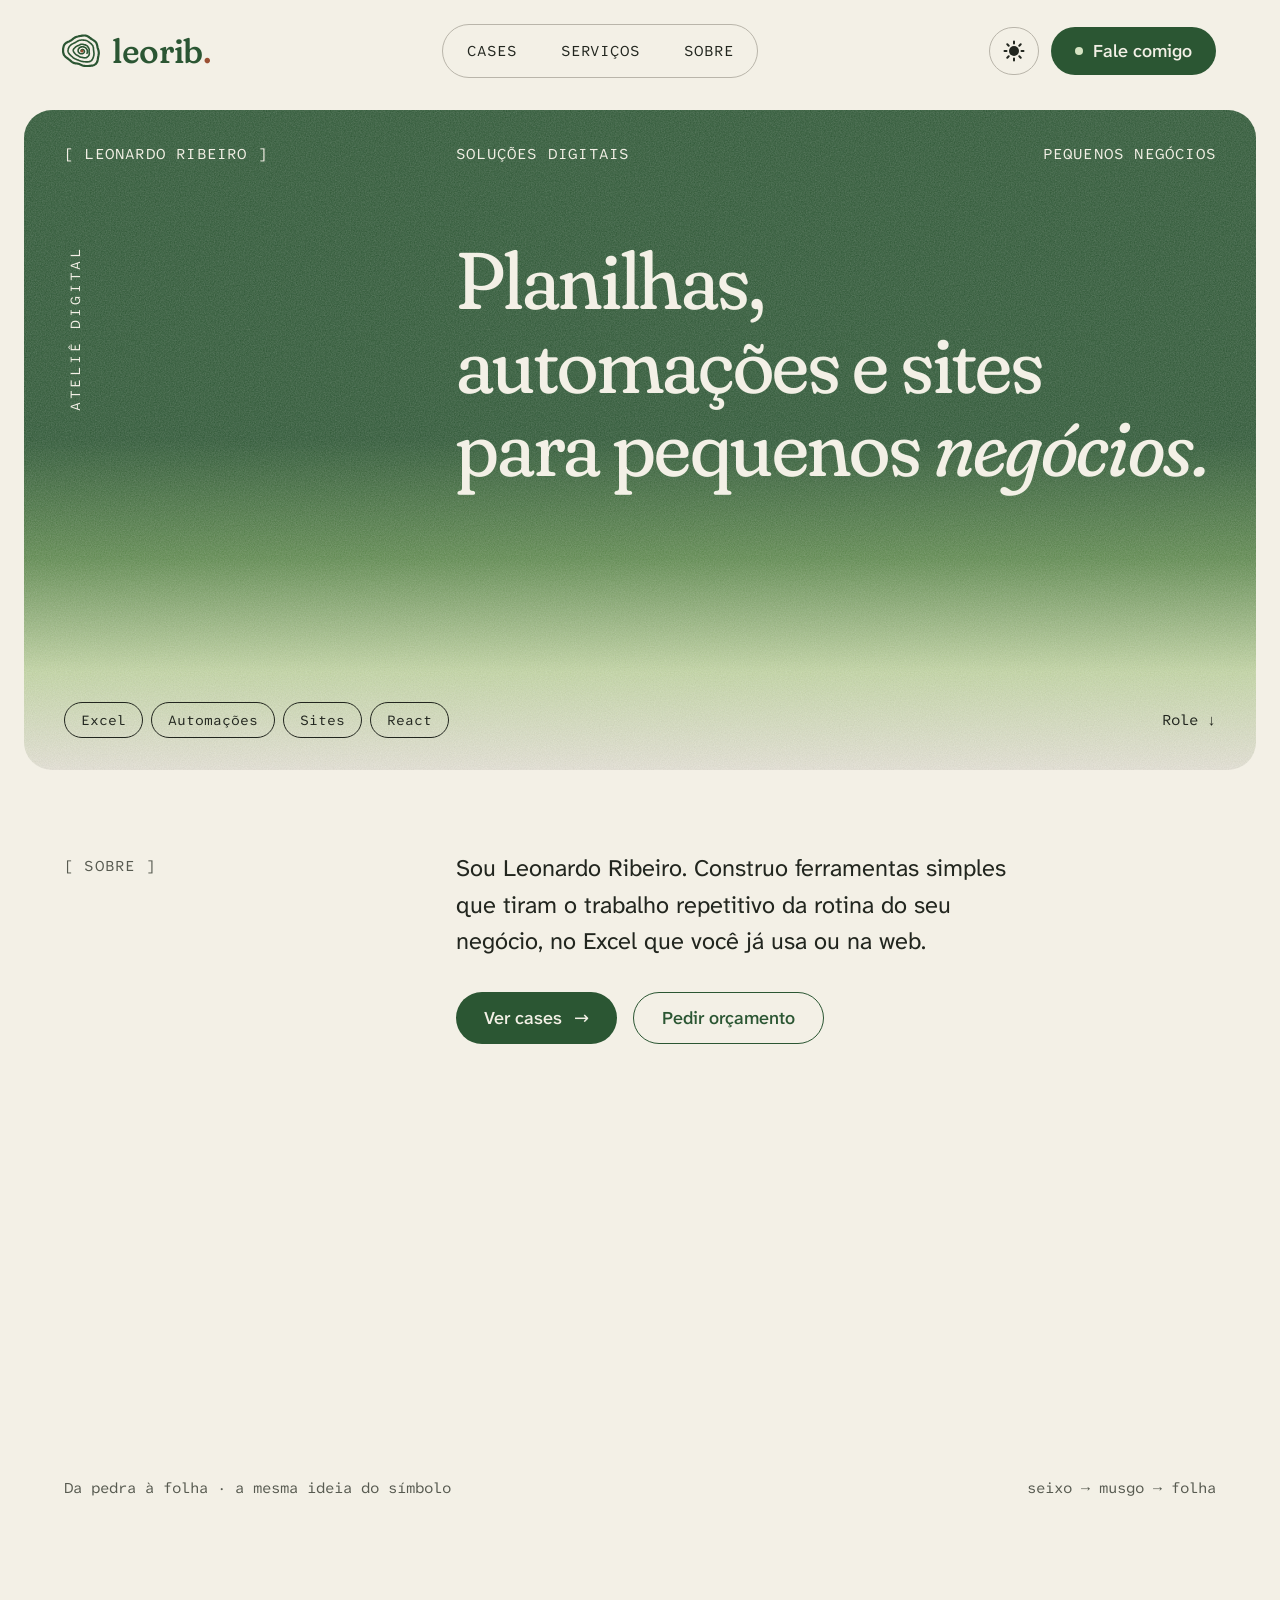
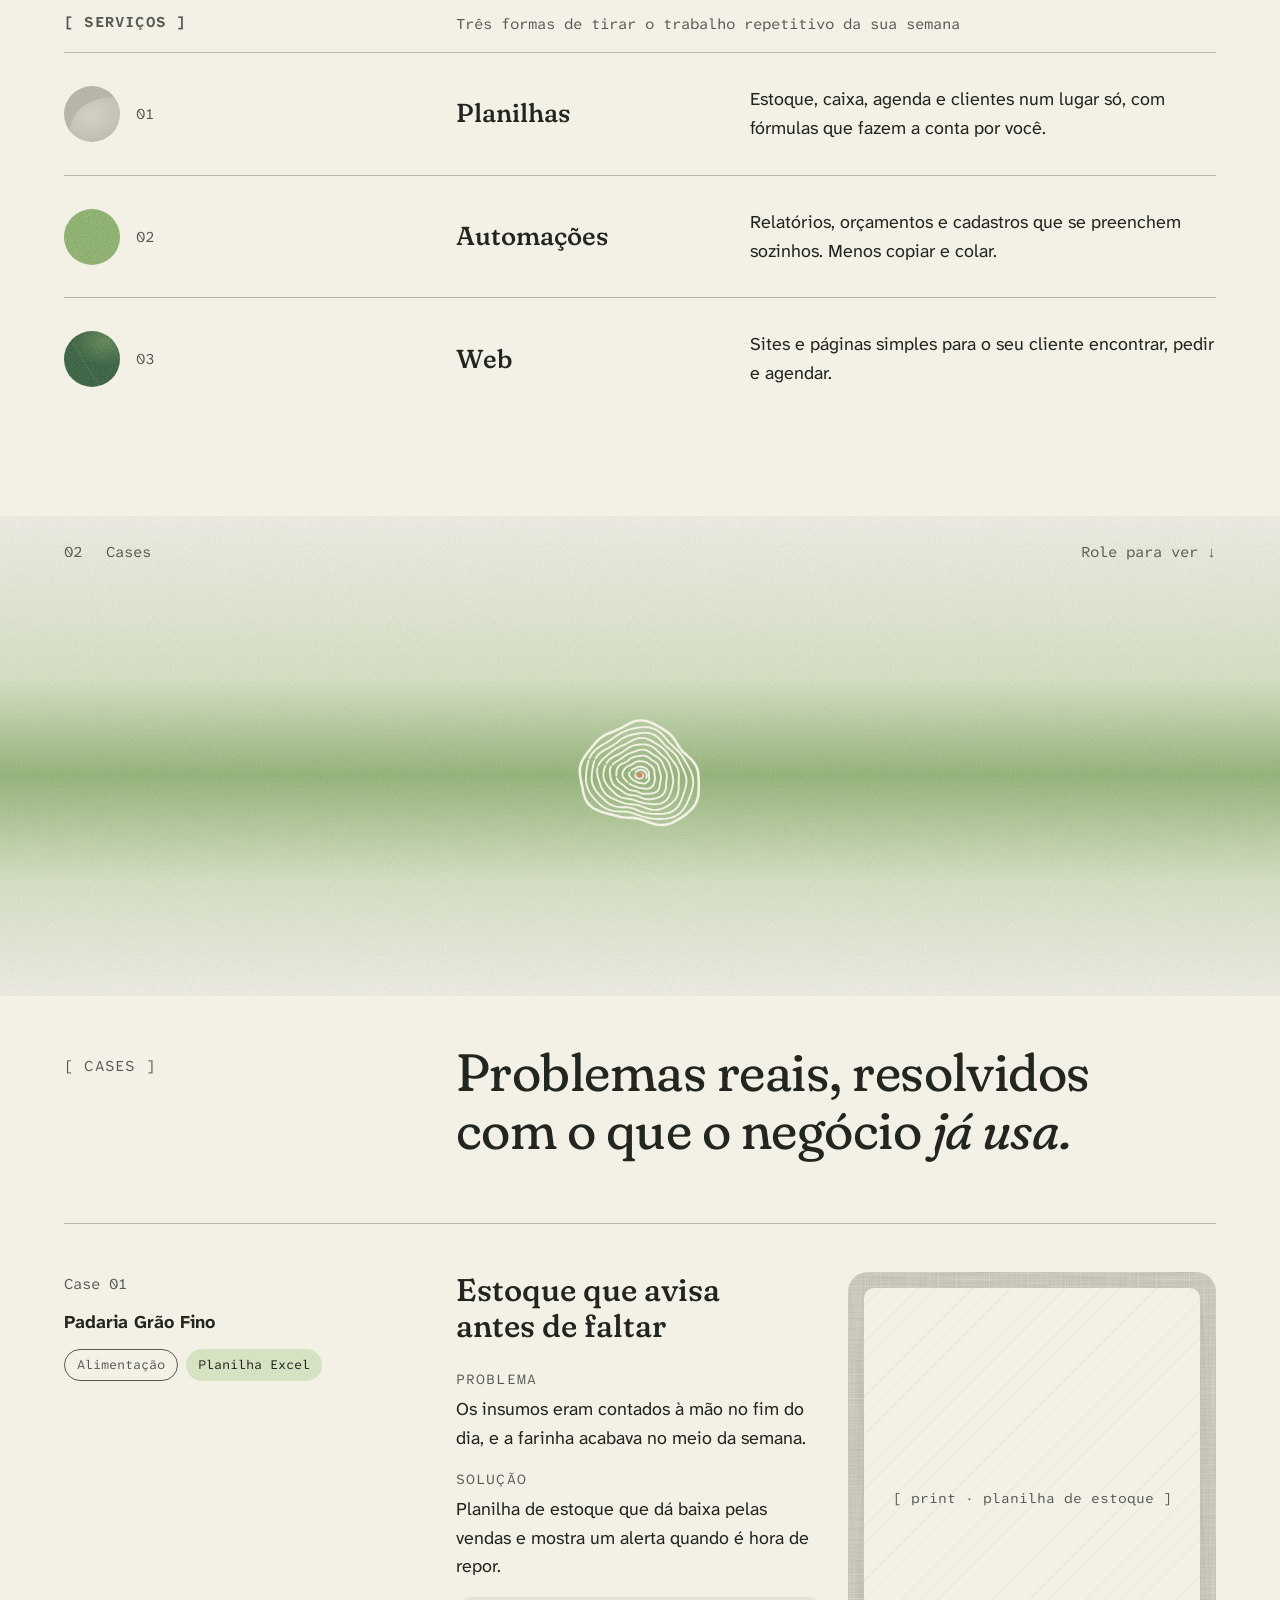
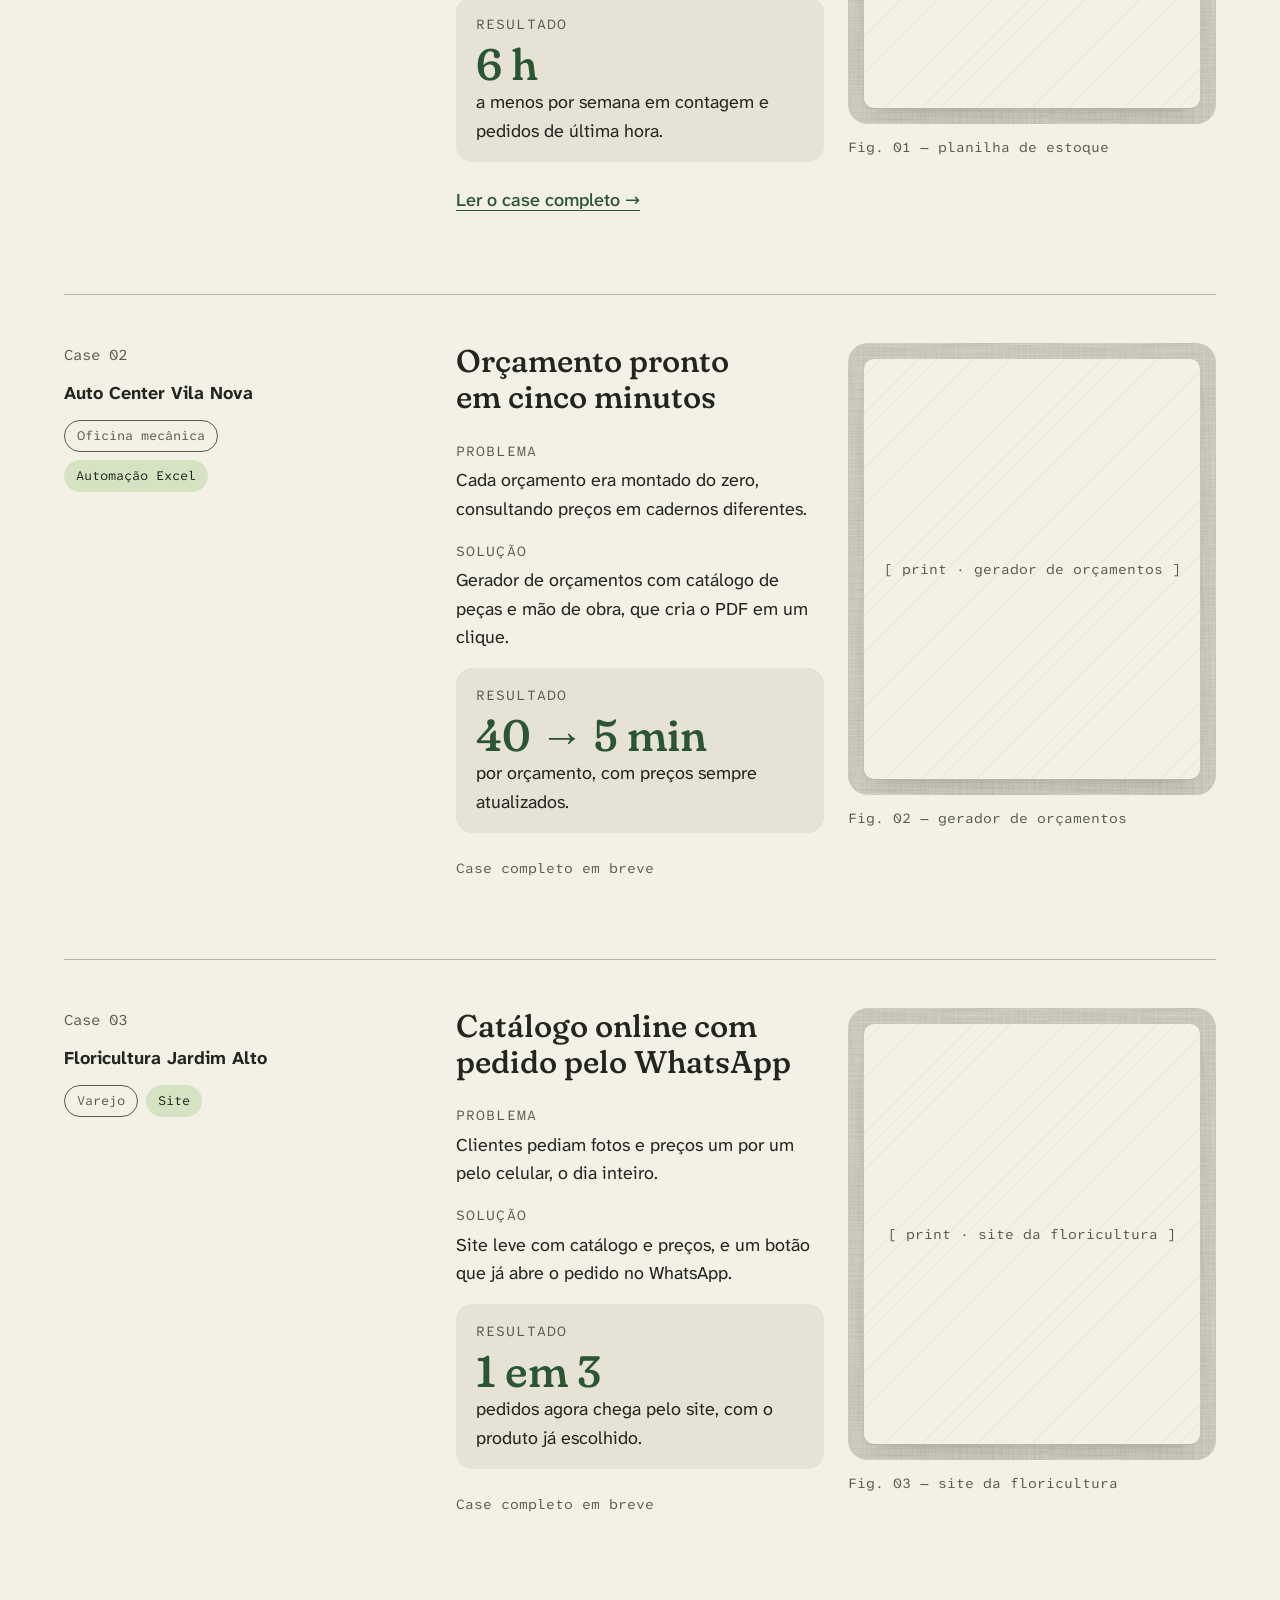
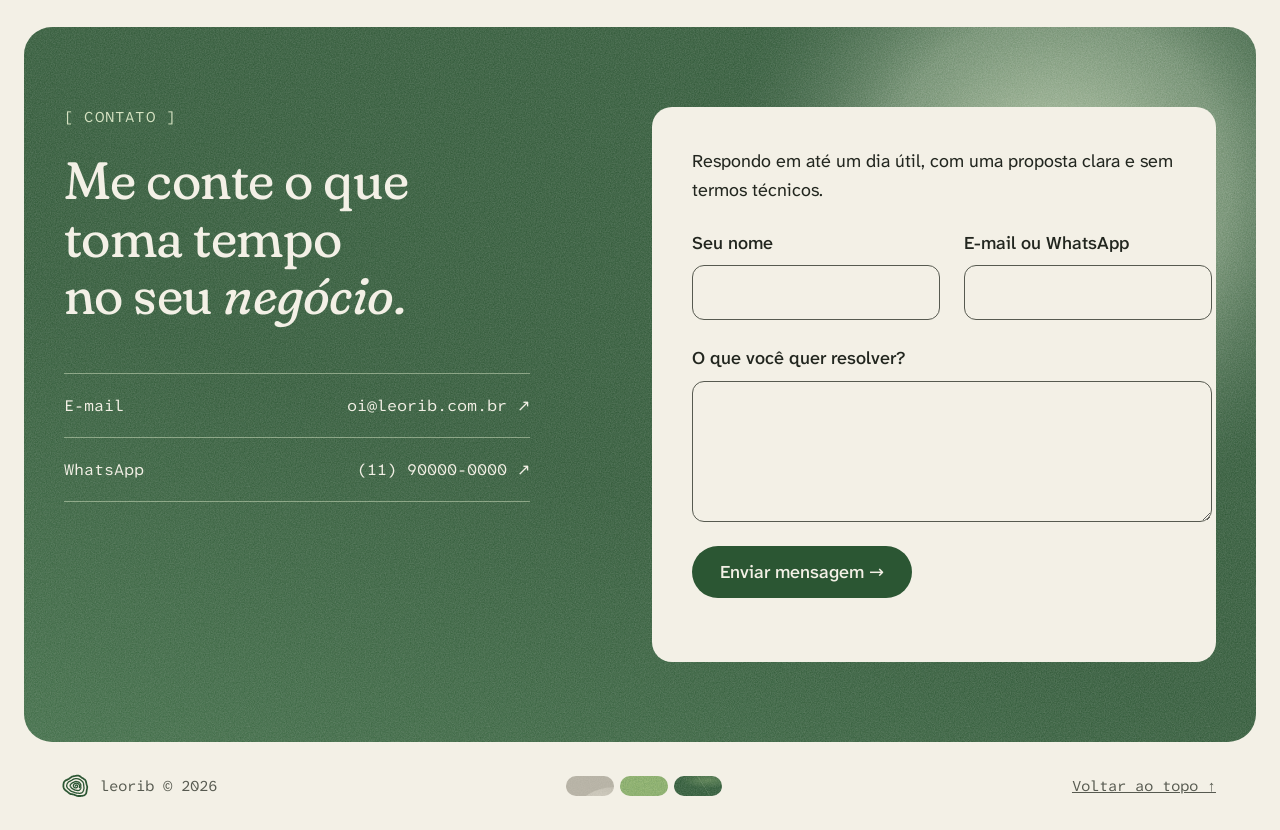
==== commit ea4b3753: "feat: adiciona botão para alternar tema claro/escuro - tokens escuros em :root[data-theme="dark"] e " ====
--- a/index.html
+++ b/index.html
@@ -7,6 +7,7 @@
 <meta name="description" content="Leonardo Ribeiro constrói planilhas, automações e sites simples que tiram o trabalho repetitivo da rotina de pequenos negócios.">
 <meta name="theme-color" content="#F3F0E6" media="(prefers-color-scheme: light)">
 <meta name="theme-color" content="#151A15" media="(prefers-color-scheme: dark)">
+<script>/* tema: aplica a escolha salva antes do CSS, para não piscar o tema errado */(function(){var t=null;try{t=localStorage.getItem('leorib-tema')}catch(e){}if(t!=='light'&&t!=='dark')return;document.documentElement.setAttribute('data-theme',t);var c=t==='dark'?'#151A15':'#F3F0E6';document.querySelectorAll('meta[name="theme-color"]').forEach(function(m){m.setAttribute('content',c)})})()</script>
 <link rel="preconnect" href="https://fonts.googleapis.com">
 <link rel="preconnect" href="https://fonts.gstatic.com" crossorigin>
 <link rel="stylesheet" href="https://fonts.googleapis.com/css2?family=Fraunces:ital,opsz,wght,SOFT@0,9..144,400..700,0..100;1,9..144,400..700,0..100&family=Atkinson+Hyperlegible+Next:wght@400;500;700&family=Atkinson+Hyperlegible+Mono:wght@400;500&display=swap">
@@ -25,7 +26,10 @@
     <a href="servicos.html">Serviços</a>
     <a href="sobre.html">Sobre</a>
   </nav>
-  <a class="btn btn-primary btn-header" href="#contato"><span class="dot" aria-hidden="true"></span>Fale comigo</a>
+  <div class="header-actions">
+    <button class="theme-toggle" type="button" data-theme-toggle><svg class="theme-icon" viewBox="0 0 24 24" aria-hidden="true" focusable="false"><defs><mask id="tema-mascara-h" maskUnits="userSpaceOnUse" x="0" y="0" width="24" height="24"><rect width="24" height="24" fill="#fff"/><circle class="corte" cx="12" cy="12" r="7" fill="#000"/></mask></defs><g mask="url(#tema-mascara-h)"><circle class="sol" cx="12" cy="12" r="5" fill="currentColor"/></g><g class="raios" fill="none" stroke="currentColor" stroke-width="2" stroke-linecap="round"><path d="M12 2.5v2M12 19.5v2M2.5 12h2M19.5 12h2M5.3 5.3l1.4 1.4M17.3 17.3l1.4 1.4M5.3 18.7l1.4-1.4M17.3 6.7l1.4-1.4"/></g></svg><span class="theme-label sr-only">Mudar para modo escuro</span></button>
+    <a class="btn btn-primary btn-header" href="#contato"><span class="dot" aria-hidden="true"></span>Fale comigo</a>
+  </div>
   <button class="menu-btn" type="button" aria-expanded="false" aria-controls="menu">Menu</button>
 </header>
 
@@ -40,6 +44,7 @@
     <a href="sobre.html">Sobre</a>
   </nav>
   <a class="btn btn-light" href="#contato">Fale comigo</a>
+  <button class="theme-toggle" type="button" data-theme-toggle><svg class="theme-icon" viewBox="0 0 24 24" aria-hidden="true" focusable="false"><defs><mask id="tema-mascara-m" maskUnits="userSpaceOnUse" x="0" y="0" width="24" height="24"><rect width="24" height="24" fill="#fff"/><circle class="corte" cx="12" cy="12" r="7" fill="#000"/></mask></defs><g mask="url(#tema-mascara-m)"><circle class="sol" cx="12" cy="12" r="5" fill="currentColor"/></g><g class="raios" fill="none" stroke="currentColor" stroke-width="2" stroke-linecap="round"><path d="M12 2.5v2M12 19.5v2M2.5 12h2M19.5 12h2M5.3 5.3l1.4 1.4M17.3 17.3l1.4 1.4M5.3 18.7l1.4-1.4M17.3 6.7l1.4-1.4"/></g></svg><span class="theme-label">Mudar para modo escuro</span></button>
 </div>
 
 <main id="conteudo">
--- a/css/styles.css
+++ b/css/styles.css
@@ -76,11 +76,61 @@
   /* motion */
   --ease: cubic-bezier(.2, .7, .2, 1);
 
+  /* ícone do botão de tema: 0 = sol, 1 = lua */
+  --lua: 0;
+
   color-scheme: light;
 }
 
+/* Tema escuro. O CSS não deixa um mesmo bloco servir a um seletor e a uma @media,
+   então os dois blocos abaixo precisam ter EXATAMENTE os mesmos valores:
+   1) escolha explícita do usuário (data-theme="dark", ver js/site.js);
+   2) sem escolha salva: segue o sistema, a não ser que o usuário tenha escolhido o claro. */
+:root[data-theme="dark"] {
+  --bg: #151A15;
+  --surface: #1E251E;
+  --ink: #ECE8DC;
+  --muted: #A9AD9F;
+  --line: #3A433A;
+  --line-strong: #8F9488;
+  --brand: #A9C98A;
+  --accent: #D08A68;
+  --action: #A9C98A;
+  --on-action: #151A15;
+  --action-hover: #ECE8DC;
+  --on-action-hover: #151A15;
+  --secondary-hover-bg: #2A3D2C;
+  --secondary-hover-ink: #ECE8DC;
+  --nav-hover: #1F271F;
+  --nav-current-bg: #ECE8DC;
+  --nav-current-ink: #151A15;
+  --tag-bg: #2A3D2C;
+  --tag-ink: #ECE8DC;
+  --tag-border: #8F9488;
+  --result-bg: #1F271F;
+  --result-num: #A9C98A;
+  --field-bg: #151A15;
+  --field-border: #8F9488;
+  --form-bg: #1E251E;
+  --form-ink: #ECE8DC;
+  --frame-bg: #1F271F;
+  --print-a: #242C24;
+  --print-b: #2B342B;
+  --print-shadow: 0 1px 0 #3A433A, 0 12px 24px -18px rgba(0, 0, 0, .6);
+  --logo: #8DB06E;
+  --logo-seed: #D08A68;
+  --btn-dot: #2A3D2C;
+  --focus: #A9C98A;
+  --error: #D08A68;
+  --hero-grad: linear-gradient(180deg, #1B2A1D 0%, #22402A 42%, #2B5633 66%, #4F7A44 86%, #8DB06E 100%);
+  --hero-foot-ink: #151A15;
+  --respiro-grad: linear-gradient(180deg, #151A15 0%, #1F3323 34%, #3E6B43 54%, #1F3323 76%, #151A15 100%);
+  color-scheme: dark;
+  --lua: 1;
+}
+
 @media (prefers-color-scheme: dark) {
-  :root {
+  :root:not([data-theme="light"]) {
     --bg: #151A15;
     --surface: #1E251E;
     --ink: #ECE8DC;
@@ -120,6 +170,7 @@
     --hero-foot-ink: #151A15;
     --respiro-grad: linear-gradient(180deg, #151A15 0%, #1F3323 34%, #3E6B43 54%, #1F3323 76%, #151A15 100%);
     color-scheme: dark;
+    --lua: 1;
   }
 }
 
@@ -271,6 +322,29 @@
 
 .btn-header { min-height: 48px; padding: 0 24px; gap: 10px; }
 .btn-header .dot { width: 8px; height: 8px; border-radius: 50%; background: var(--btn-dot); }
+.header-actions { display: flex; align-items: center; gap: 12px; }
+
+/* botão de tema: só aparece com JS (sem JS ele não faria nada) */
+.theme-toggle {
+  display: none; align-items: center; justify-content: center; gap: 12px;
+  min-width: 48px; min-height: 48px; padding: 0 12px;
+  border: 1px solid var(--line); border-radius: 999px; background: transparent; color: var(--ink);
+  font: inherit; cursor: pointer;
+  transition: background .3s var(--ease);
+}
+.js .theme-toggle { display: inline-flex; }
+.theme-toggle:hover { background: var(--nav-hover); }
+
+/* ícone sol → lua. --lua vale 0 no tema claro e 1 no escuro (ver tokens), então o
+   ícone acompanha o tema sozinho, inclusive quando o tema vem do sistema. */
+.theme-icon { width: 24px; height: 24px; flex: none; }
+.theme-icon .sol, .theme-icon .corte, .theme-icon .raios {
+  transform-box: view-box; transform-origin: 12px 12px;
+  transition: transform .4s var(--ease), opacity .4s var(--ease);
+}
+.theme-icon .sol { transform: scale(calc(1 + .8 * var(--lua))); }
+.theme-icon .corte { transform: translate(calc(20px - 15px * var(--lua)), calc(-20px + 16px * var(--lua))); }
+.theme-icon .raios { opacity: calc(1 - var(--lua)); transform: rotate(calc(45deg * var(--lua))) scale(calc(1 - .6 * var(--lua))); }
 
 .menu-btn {
   display: none; align-items: center; min-height: 44px; padding: 0 16px;
@@ -280,7 +354,7 @@
 
 @media (max-width: 860px) {
   .site-header { padding-block: 16px; }
-  .site-header .nav-pill, .site-header .btn-header { display: none; }
+  .site-header .nav-pill, .site-header .header-actions { display: none; }
   .menu-btn { display: inline-flex; }
   .brand { font-size: 1.75rem; gap: 10px; }
 }
@@ -306,6 +380,12 @@
   color: #F3F0E6; text-decoration: none;
 }
 .mobile-menu .btn-light { margin-top: 20px; align-self: flex-start; }
+.mobile-menu .theme-toggle {
+  margin-top: 12px; align-self: flex-start; padding: 0 20px 0 14px;
+  border-color: rgba(214, 227, 195, .5); color: #F3F0E6;
+}
+.mobile-menu .theme-toggle:hover { background: rgba(214, 227, 195, .15); }
+.mobile-menu :focus-visible { outline-color: #D6E3C3; }
 
 /* ---------- etiquetas ---------- */
 
@@ -882,6 +962,20 @@
   .js .caminho .trilho[data-line]:not(.in) { transform: scaleY(0); }
 }
 
+/* troca de tema (js/site.js). Conceito "Anéis": o tema novo nasce no botão e cresce em círculo.
+   O JS anima o clip-path da camada nova; aqui só desligamos o crossfade padrão do navegador,
+   para as duas camadas ficarem paradas e a única coisa que se move ser o círculo. */
+@media (prefers-reduced-motion: no-preference) {
+  .tema-anel::view-transition-old(root),
+  .tema-anel::view-transition-new(root) { animation: none; mix-blend-mode: normal; }
+}
+
+/* plano B (sem View Transitions): só suaviza as cores por ~300ms. Classe temporária, nunca no carregamento. */
+.tema-fade,
+.tema-fade :where(*:not(svg *, [data-reveal], [data-strip], [data-line])) {
+  transition: background-color .3s var(--ease), color .3s var(--ease), border-color .3s var(--ease);
+}
+
 @media (prefers-reduced-motion: reduce) {
   html { scroll-behavior: auto; }
   *, *::before, *::after { transition: none !important; animation: none !important; }
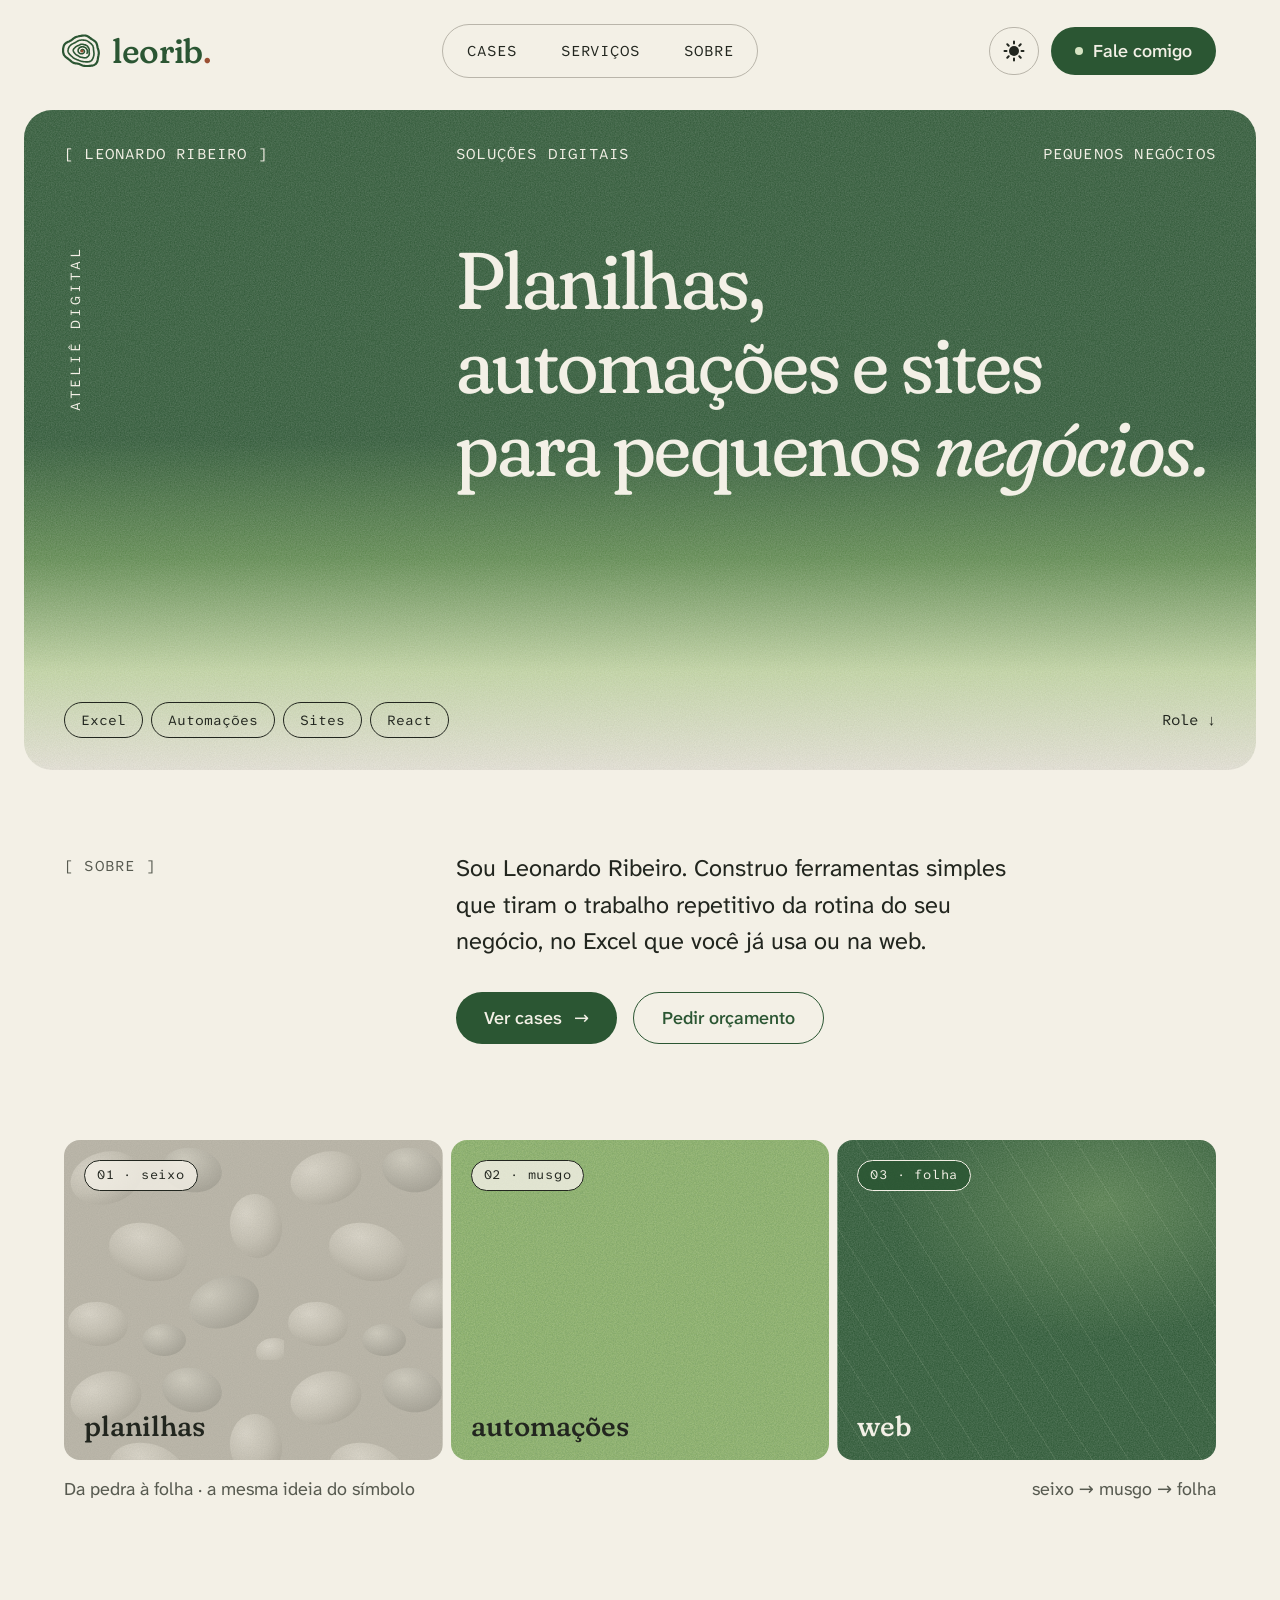
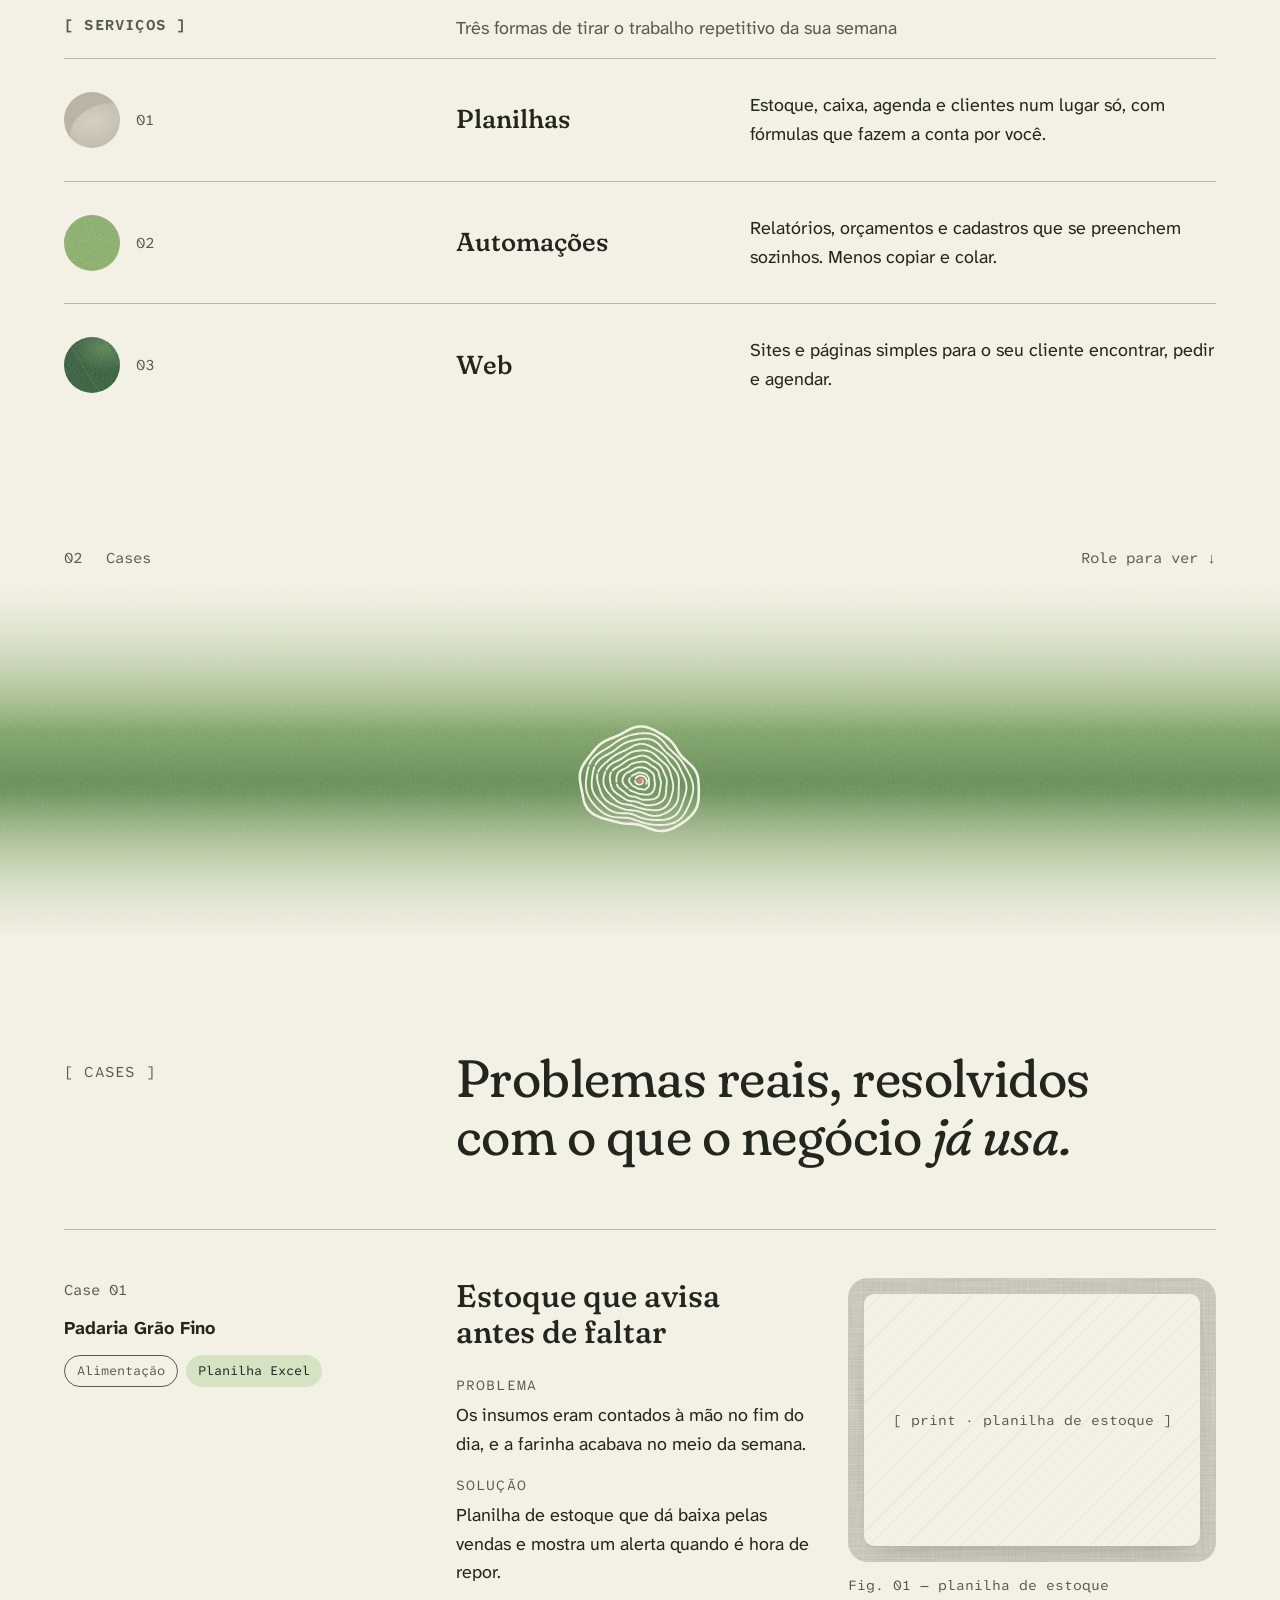
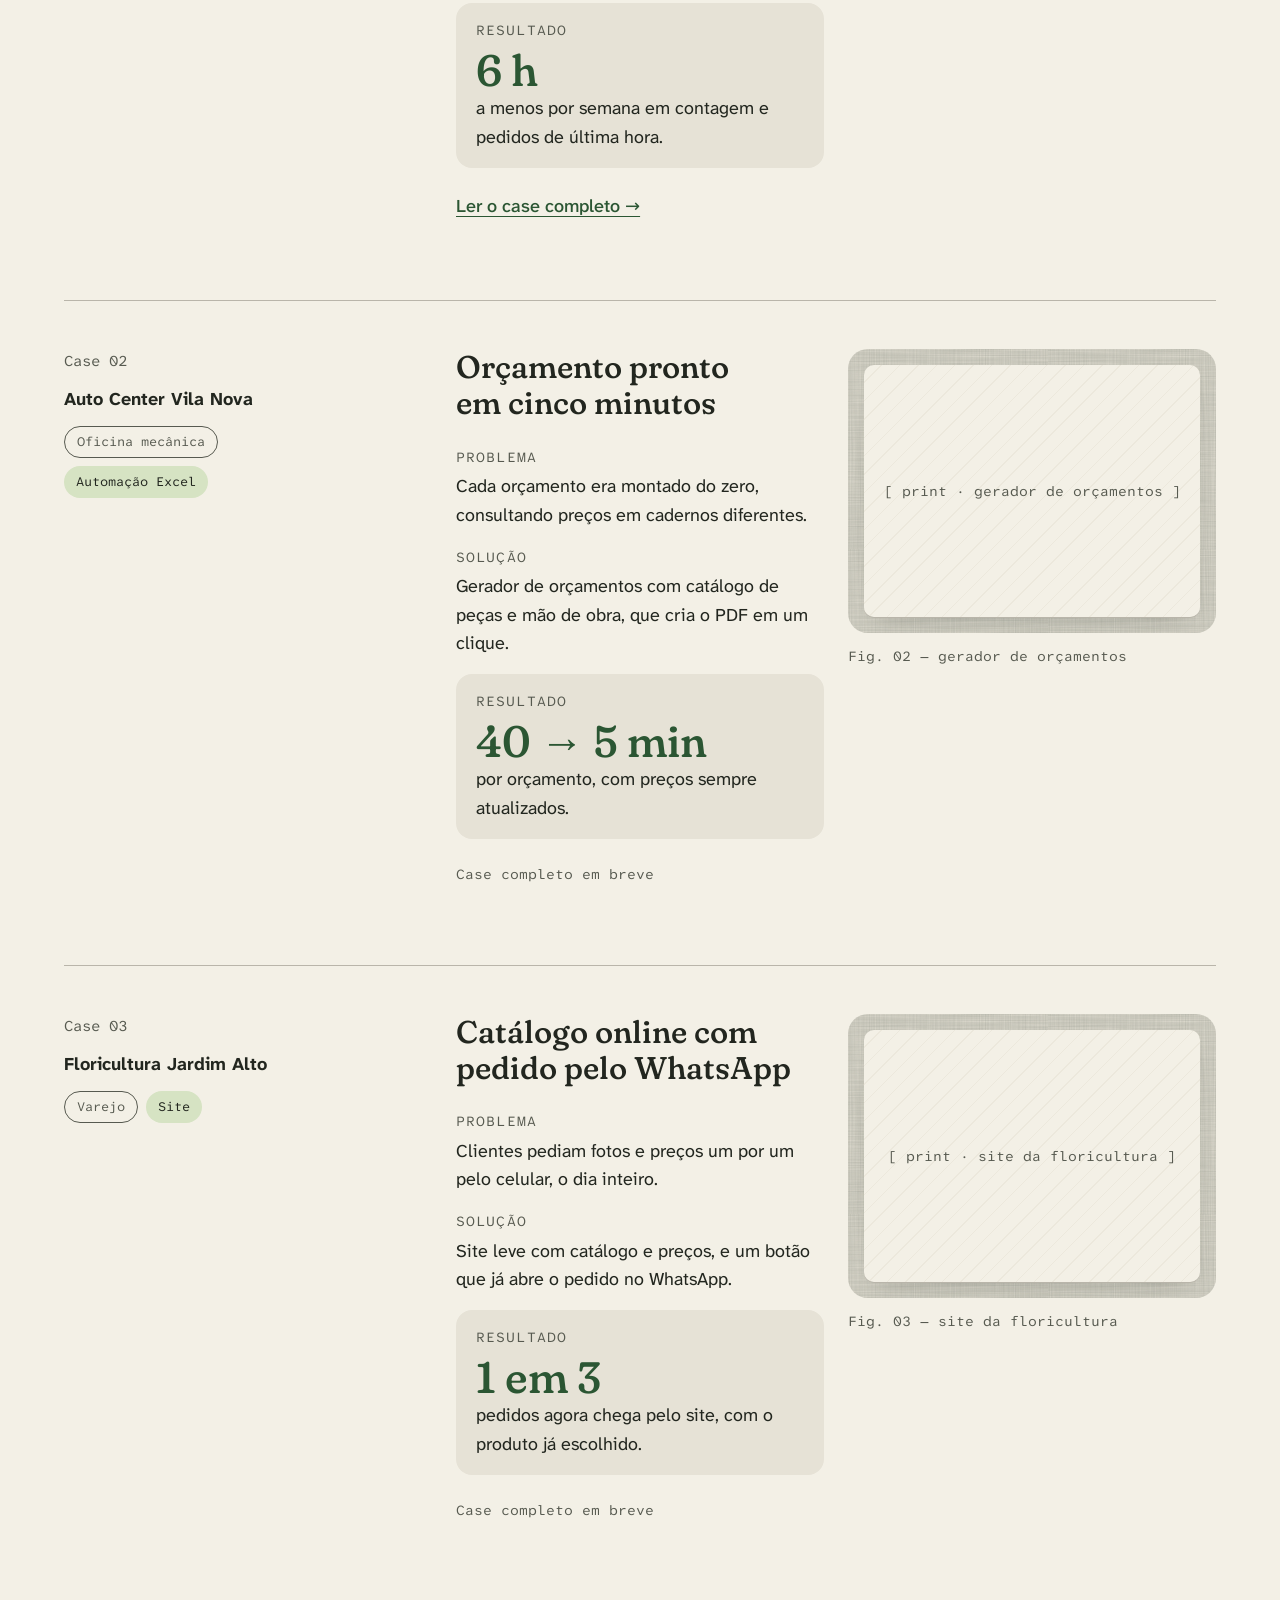
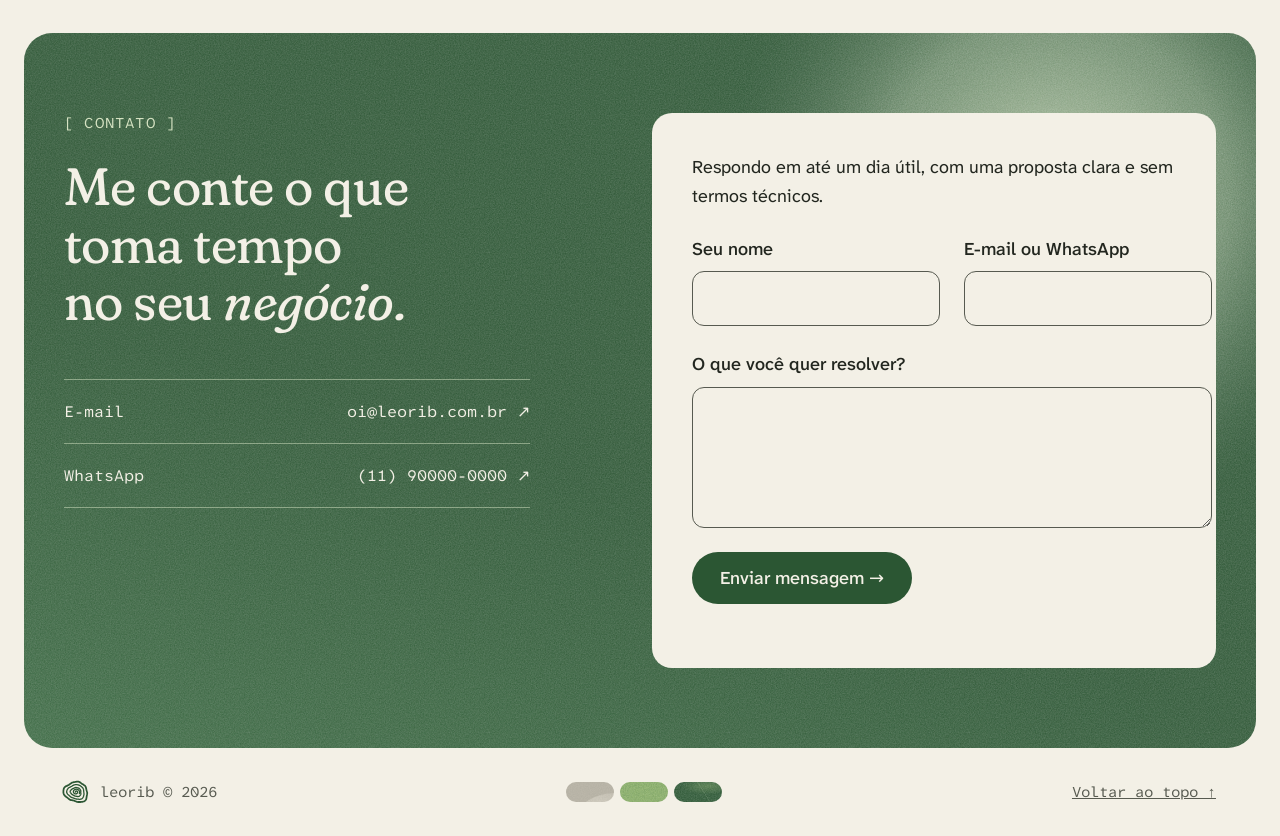
==== commit e8c9931b: "fix: corrige conteúdo invisível com data-strip e ajusta o mobile - data-strip: o Chrome desconta o c" ====
--- a/index.html
+++ b/index.html
@@ -52,7 +52,7 @@
   <div class="inset">
     <section class="hero" data-reveal aria-labelledby="hero-titulo">
       <div class="hero-meta">
-        <span>[ Leonardo Ribeiro ]</span>
+        <span>[&nbsp;Leonardo Ribeiro&nbsp;]</span>
         <span>Soluções digitais</span>
         <span>Pequenos negócios</span>
       </div>
@@ -72,7 +72,7 @@
   </div>
 
   <section class="wrap grid intro" aria-labelledby="sobre-label">
-    <p class="c-label label" id="sobre-label">[ Sobre ]</p>
+    <p class="c-label label" id="sobre-label">[&nbsp;Sobre&nbsp;]</p>
     <div class="c-main7 intro-body" data-reveal>
       <p class="lead">Sou Leonardo Ribeiro. Construo ferramentas simples que tiram o trabalho repetitivo da rotina do seu negócio, no Excel que você já usa ou na web.</p>
       <div class="actions">
@@ -93,7 +93,7 @@
 
   <section aria-labelledby="servicos-label">
     <div class="wrap grid sec-head">
-      <h2 class="c-label label" id="servicos-label">[ Serviços ]</h2>
+      <h2 class="c-label label" id="servicos-label">[&nbsp;Serviços&nbsp;]</h2>
       <p class="c-main note">Três formas de tirar o trabalho repetitivo da sua semana</p>
     </div>
     <div class="wrap">
@@ -127,7 +127,7 @@
 
   <section id="cases" aria-labelledby="cases-titulo" style="scroll-margin-top:24px">
     <div class="wrap grid cases-head">
-      <p class="c-label label">[ Cases ]</p>
+      <p class="c-label label">[&nbsp;Cases&nbsp;]</p>
       <h2 class="c-main7 h2" id="cases-titulo" data-reveal>Problemas reais, resolvidos com o que o negócio <em>já usa.</em></h2>
     </div>
 
@@ -150,7 +150,7 @@
         </div>
         <figure class="case-fig" data-reveal data-delay="200">
           <div class="frame-wrap">
-            <div class="frame"><div class="frame-print">[ print · planilha de estoque ]</div></div>
+            <div class="frame"><div class="frame-print">[&nbsp;print · planilha de estoque&nbsp;]</div></div>
             <figcaption class="caption">Fig. 01 — planilha de estoque</figcaption>
           </div>
         </figure>
@@ -174,7 +174,7 @@
         </div>
         <figure class="case-fig" data-reveal data-delay="200">
           <div class="frame-wrap">
-            <div class="frame"><div class="frame-print">[ print · gerador de orçamentos ]</div></div>
+            <div class="frame"><div class="frame-print">[&nbsp;print · gerador de orçamentos&nbsp;]</div></div>
             <figcaption class="caption">Fig. 02 — gerador de orçamentos</figcaption>
           </div>
         </figure>
@@ -198,7 +198,7 @@
         </div>
         <figure class="case-fig" data-reveal data-delay="200">
           <div class="frame-wrap">
-            <div class="frame"><div class="frame-print">[ print · site da floricultura ]</div></div>
+            <div class="frame"><div class="frame-print">[&nbsp;print · site da floricultura&nbsp;]</div></div>
             <figcaption class="caption">Fig. 03 — site da floricultura</figcaption>
           </div>
         </figure>
@@ -210,7 +210,7 @@
     <section class="contato" id="contato" aria-labelledby="contato-titulo">
       <div class="orb" data-orb aria-hidden="true"></div>
       <div class="contato-texto" data-reveal>
-        <p class="label">[ Contato ]</p>
+        <p class="label">[&nbsp;Contato&nbsp;]</p>
         <h2 class="h2" id="contato-titulo">Me conte o que toma tempo no seu <em>negócio.</em></h2>
         <div class="contato-links">
           <a href="mailto:oi@leorib.com.br"><span>E-mail</span><span>oi@leorib.com.br ↗</span></a>
--- a/css/styles.css
+++ b/css/styles.css
@@ -52,7 +52,7 @@
   --error: var(--argila);
   --hero-grad: linear-gradient(180deg, #2B5633 0%, #2B5633 50%, #5E8A4E 68%, #C3D6A4 85%, #E6E2D6 100%);
   --hero-foot-ink: #22261F;
-  --respiro-grad: linear-gradient(180deg, #F3F0E6 0%, #D6E3C3 34%, #8DB06E 54%, #D6E3C3 76%, #F3F0E6 100%);
+  --respiro-grad: linear-gradient(180deg, #D6E3C3 0%, #8DB06E 38%, #5E8A4E 54%, #8DB06E 70%, #D6E3C3 100%);
 
   /* texturas (preenchidas por js/site.js; "none" mantém o gradiente válido sem JS) */
   --tx-grao: none;
@@ -124,7 +124,7 @@
   --error: #D08A68;
   --hero-grad: linear-gradient(180deg, #1B2A1D 0%, #22402A 42%, #2B5633 66%, #4F7A44 86%, #8DB06E 100%);
   --hero-foot-ink: #151A15;
-  --respiro-grad: linear-gradient(180deg, #151A15 0%, #1F3323 34%, #3E6B43 54%, #1F3323 76%, #151A15 100%);
+  --respiro-grad: linear-gradient(180deg, #1F3323 0%, #2B5633 38%, #3E6B43 54%, #2B5633 70%, #1F3323 100%);
   color-scheme: dark;
   --lua: 1;
 }
@@ -168,7 +168,7 @@
     --error: #D08A68;
     --hero-grad: linear-gradient(180deg, #1B2A1D 0%, #22402A 42%, #2B5633 66%, #4F7A44 86%, #8DB06E 100%);
     --hero-foot-ink: #151A15;
-    --respiro-grad: linear-gradient(180deg, #151A15 0%, #1F3323 34%, #3E6B43 54%, #1F3323 76%, #151A15 100%);
+    --respiro-grad: linear-gradient(180deg, #1F3323 0%, #2B5633 38%, #3E6B43 54%, #2B5633 70%, #1F3323 100%);
     color-scheme: dark;
     --lua: 1;
   }
@@ -485,7 +485,7 @@
 @media (hover: hover) and (min-width: 640px) { .faixa:hover { flex: 1.9; } }
 .faixas-legenda {
   display: flex; flex-wrap: wrap; justify-content: space-between; gap: 8px 24px; margin-top: 16px;
-  font-family: var(--mono); font-size: .9375rem; color: var(--muted);
+  font-size: 1.125rem; line-height: 1.5; color: var(--muted);
 }
 @media (max-width: 639px) {
   .faixas { flex-direction: column; height: auto; }
@@ -493,7 +493,7 @@
 }
 
 .sec-head { padding-block: 112px 16px; }
-.sec-head .note { font-family: var(--mono); font-size: .9375rem; color: var(--muted); }
+.sec-head .note { font-size: 1.125rem; line-height: 1.5; color: var(--muted); }
 
 .serv-row {
   display: grid; grid-template-columns: repeat(12, minmax(0, 1fr)); column-gap: 24px;
@@ -510,9 +510,18 @@
   .serv-row p { flex: 1 1 100%; }
 }
 
+/* faixa de respiro: o fundo (gradiente + grão) fica num ::before com máscara, então ele inteiro, textura
+   inclusive, se dissolve na cor da página em cima e embaixo. A máscara usa transparência, não uma cor,
+   por isso funciona igual nos dois temas. Os 64px das pontas ficam lisos: é ali que mora o texto. */
 .respiro {
-  position: relative; height: 480px; margin-top: 96px;
+  position: relative; isolation: isolate; height: 480px; margin-top: 96px;
+  --nevoa-borda: 64px;
+}
+.respiro::before {
+  content: ""; position: absolute; inset: 0; z-index: -1;
   background-image: var(--tx-grao), var(--tx-grao-luz), var(--respiro-grad);
+  -webkit-mask-image: linear-gradient(180deg, transparent 0 var(--nevoa-borda), rgba(0, 0, 0, .35) calc(var(--nevoa-borda) + 12%), #000 calc(var(--nevoa-borda) + 30%), #000 calc(100% - var(--nevoa-borda) - 30%), rgba(0, 0, 0, .35) calc(100% - var(--nevoa-borda) - 12%), transparent calc(100% - var(--nevoa-borda)) 100%);
+  mask-image: linear-gradient(180deg, transparent 0 var(--nevoa-borda), rgba(0, 0, 0, .35) calc(var(--nevoa-borda) + 12%), #000 calc(var(--nevoa-borda) + 30%), #000 calc(100% - var(--nevoa-borda) - 30%), rgba(0, 0, 0, .35) calc(100% - var(--nevoa-borda) - 12%), transparent calc(100% - var(--nevoa-borda)) 100%);
 }
 .respiro-top {
   position: absolute; inset: 24px var(--m) auto var(--m); gap: 16px;
@@ -560,13 +569,13 @@
   background-color: var(--frame-bg); background-image: var(--tx-linho);
 }
 .frame-print {
-  aspect-ratio: 4 / 5; border-radius: 10px; padding: 16px;
+  aspect-ratio: 4 / 3; border-radius: 10px; padding: 16px;
   background: repeating-linear-gradient(135deg, var(--print-a) 0 12px, var(--print-b) 12px 13px);
   box-shadow: var(--print-shadow);
   display: grid; place-items: center; text-align: center;
   font-family: var(--mono); font-size: .875rem; color: var(--muted);
 }
-.frame-print.wide { aspect-ratio: 16 / 9; }
+.frame-print.wide { aspect-ratio: 16 / 10; }
 
 /* ---------- contato ---------- */
 
@@ -591,9 +600,12 @@
 .contato-links a {
   display: flex; justify-content: space-between; align-items: center; gap: 16px; min-height: 64px;
   border-bottom: 1px solid rgba(214, 227, 195, .5); color: #F3F0E6; text-decoration: none;
-  font-family: var(--mono); font-size: 1rem; transition: padding .5s var(--ease);
-}
-.contato-links a:hover { padding-left: 12px; color: #F3F0E6; }
+  font-family: var(--mono); font-size: 1rem;
+}
+/* o rótulo desliza com transform (não mexe no layout); a linha de baixo fica parada */
+.contato-links a > span:first-child { transition: transform .5s var(--ease); }
+.contato-links a:hover > span:first-child { transform: translateX(12px); }
+.contato-links a:hover { color: #F3F0E6; }
 .contato :focus-visible { outline-color: #D6E3C3; }
 
 .form {
@@ -688,7 +700,7 @@
   padding: 20px 24px; border-radius: 16px; background: var(--surface);
 }
 .invest .valor { font-family: var(--serif); font-variation-settings: 'SOFT' 100; font-weight: 500; font-size: 1.75rem; line-height: 1.2; }
-.invest .valor small { font-family: var(--mono); font-size: .875rem; color: var(--muted); margin-left: 12px; }
+.invest .valor small { display: block; white-space: nowrap; font-family: var(--mono); font-size: .875rem; line-height: 1.6; color: var(--muted); }
 .invest .acts { display: flex; flex-wrap: wrap; align-items: center; gap: 16px 24px; }
 @media (max-width: 1023px) {
   .servico { grid-template-columns: repeat(8, minmax(0, 1fr)); row-gap: 32px; }
@@ -913,7 +925,7 @@
 .progresso span { width: 40px; }
 .progresso span:last-child { text-align: right; }
 .progresso .track { flex: 1; height: 4px; border-radius: 999px; background: rgba(214, 227, 195, .3); overflow: hidden; }
-.progresso .fill { height: 100%; width: 34%; background: #D6E3C3; border-radius: 999px; transition: width .4s linear; }
+.progresso .fill { height: 100%; width: 100%; background: #D6E3C3; border-radius: 999px; transform: scaleX(.34); transform-origin: left; transition: transform .4s linear; }
 .controles { display: flex; flex-wrap: wrap; align-items: center; gap: 16px; margin-top: 16px; }
 .play {
   width: 56px; height: 56px; border-radius: 50%; border: 0; background: #F3F0E6; color: #2B5633;
@@ -940,6 +952,39 @@
 .meio-tom .stack { display: flex; flex-direction: column; gap: 24px; align-items: flex-start; }
 @media (max-width: 639px) { .meio-tom { min-height: 440px; } .meio-tom .grid { padding-top: 32px; } }
 
+/* ---------- mobile (≤639px): ritmo vertical ~1/3 menor, sempre em múltiplos de 8 ---------- */
+
+@media (max-width: 639px) {
+  .intro { padding-block: 56px 64px; }
+  .sec-head { padding-block: 72px 16px; }
+  .respiro { margin-top: 40px; --nevoa-borda: 48px; }
+  .cases-head { padding-block: 32px 40px; }
+  .case-row { padding-block: 24px 40px; }
+  .contato { margin-top: 24px; }
+  .page-head { padding-block: 32px 40px; }
+  .servico { padding-block: 24px 40px; }
+  .etapas-sec { padding-block: 32px 72px; }
+  .case-head { padding-block: 24px 32px; }
+  .contexto { padding-block: 40px 32px; }
+  .criado { padding-bottom: 64px; }
+  .historia { padding-block: 40px; }
+  .caminho-sec { padding-bottom: 40px; }
+  .trilha-sec { padding-block: 40px; }
+  .sobre-hero { padding-block: 24px 40px; }
+
+  /* contato: cartão verde mais estreito por dentro, para o formulário ganhar largura */
+  .contato { padding: 32px 8px 8px; row-gap: 32px; }
+  .contato-texto { padding-inline: 12px; }
+  .form { padding: 24px 16px; }
+
+  /* serviços: o card vira uma faixa baixa só com a pílula; o h2 logo abaixo já é o título */
+  .servico-card { min-height: 120px; }
+  .servico-card .nome { display: none; }
+
+  /* painel verde: os anéis descem para o canto de baixo, longe do label e do título */
+  .painel-folha .bg-mark { top: auto; right: -200px; bottom: -240px; }
+}
+
 /* marcas de fundo (digital grande) */
 .bg-mark svg { width: var(--s); height: var(--s); }
 @media (max-width: 639px) { .bg-mark svg { width: calc(var(--s) * .6); height: calc(var(--s) * .6); } }
@@ -962,6 +1007,13 @@
   .js .caminho .trilho[data-line]:not(.in) { transform: scaleY(0); }
 }
 
+/* rede de segurança: se o js/site.js não rodar (erro, arquivo bloqueado), ele nunca marca .js-ok
+   e, depois de 3s, tudo o que estava escondido aparece. Conteúdo nunca depende de animação. */
+@media (prefers-reduced-motion: no-preference) {
+  .js:not(.js-ok) :is([data-reveal], [data-line], [data-strip], [data-orb]):not(.in) { animation: revela-seguranca .6s var(--ease) 3s forwards; }
+}
+@keyframes revela-seguranca { to { opacity: 1; transform: none; clip-path: inset(0 0 0 0); } }
+
 /* troca de tema (js/site.js). Conceito "Anéis": o tema novo nasce no botão e cresce em círculo.
    O JS anima o clip-path da camada nova; aqui só desligamos o crossfade padrão do navegador,
    para as duas camadas ficarem paradas e a única coisa que se move ser o círculo. */
